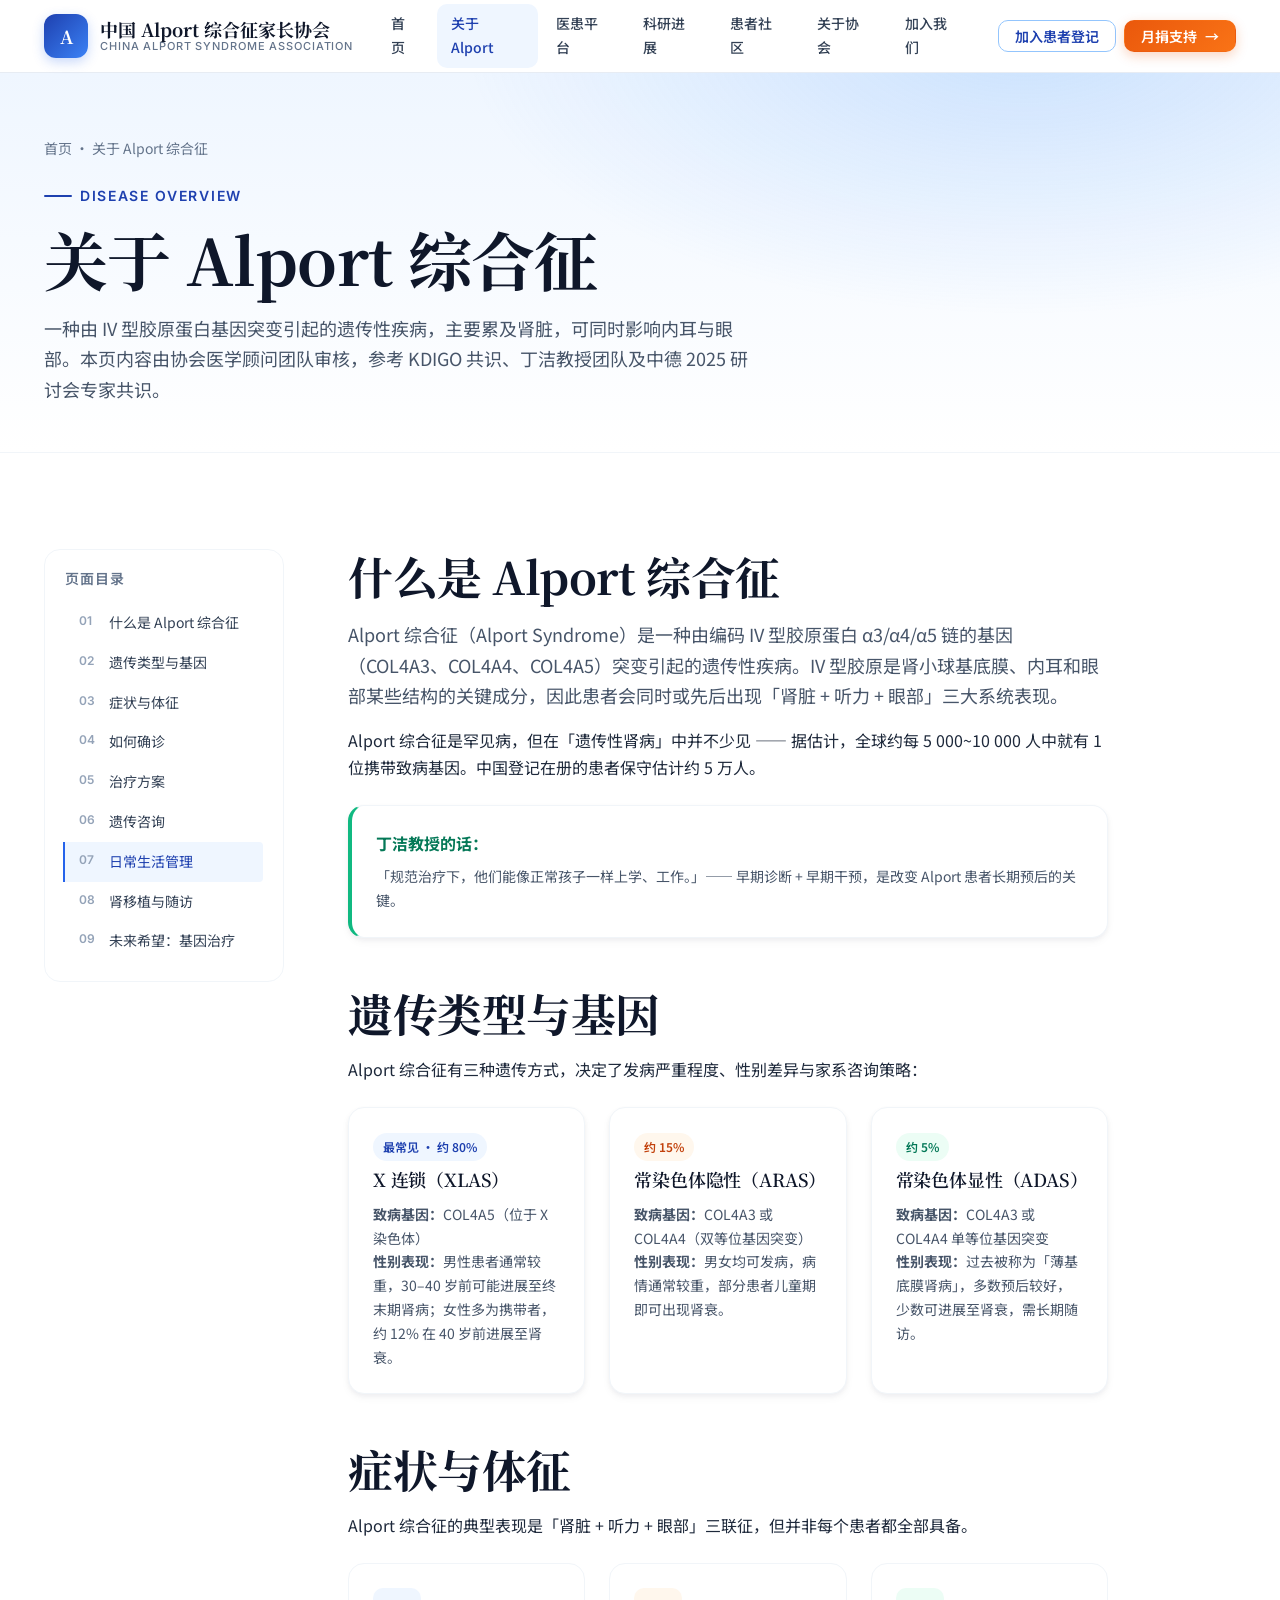
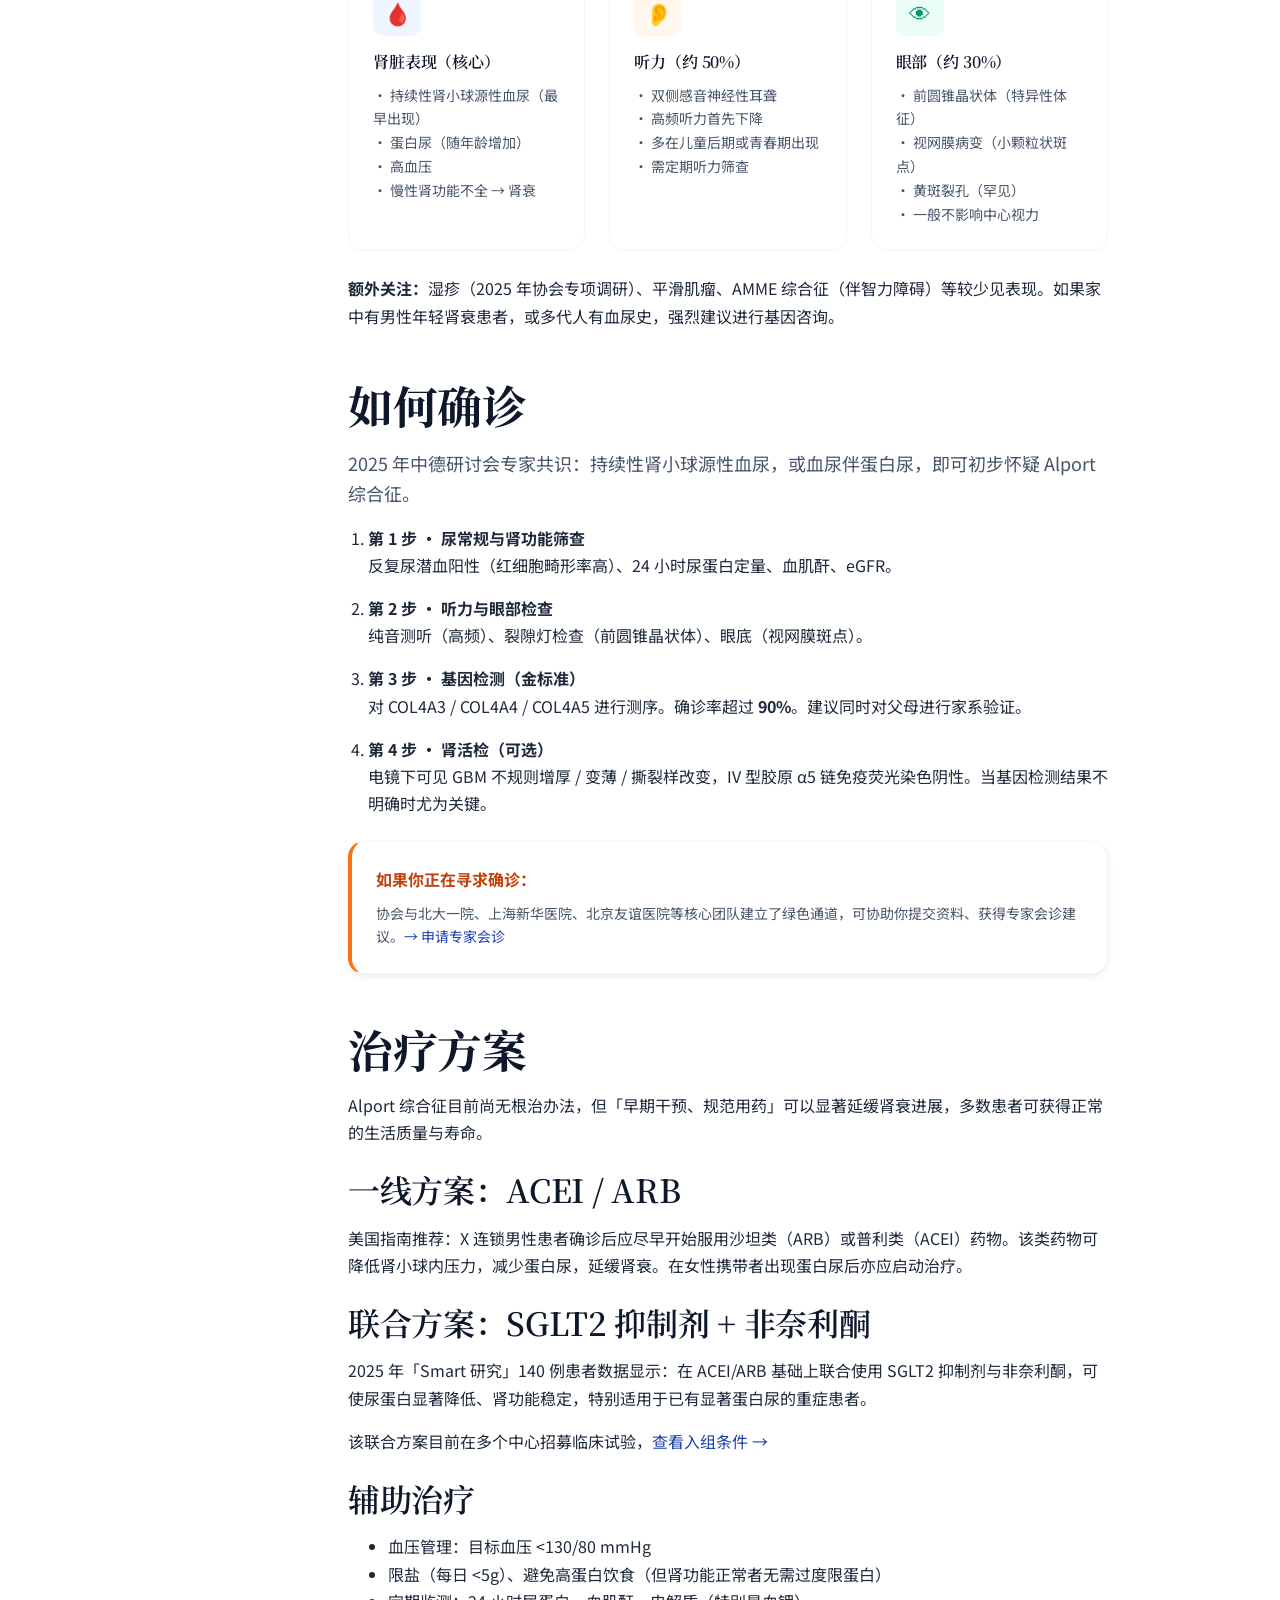
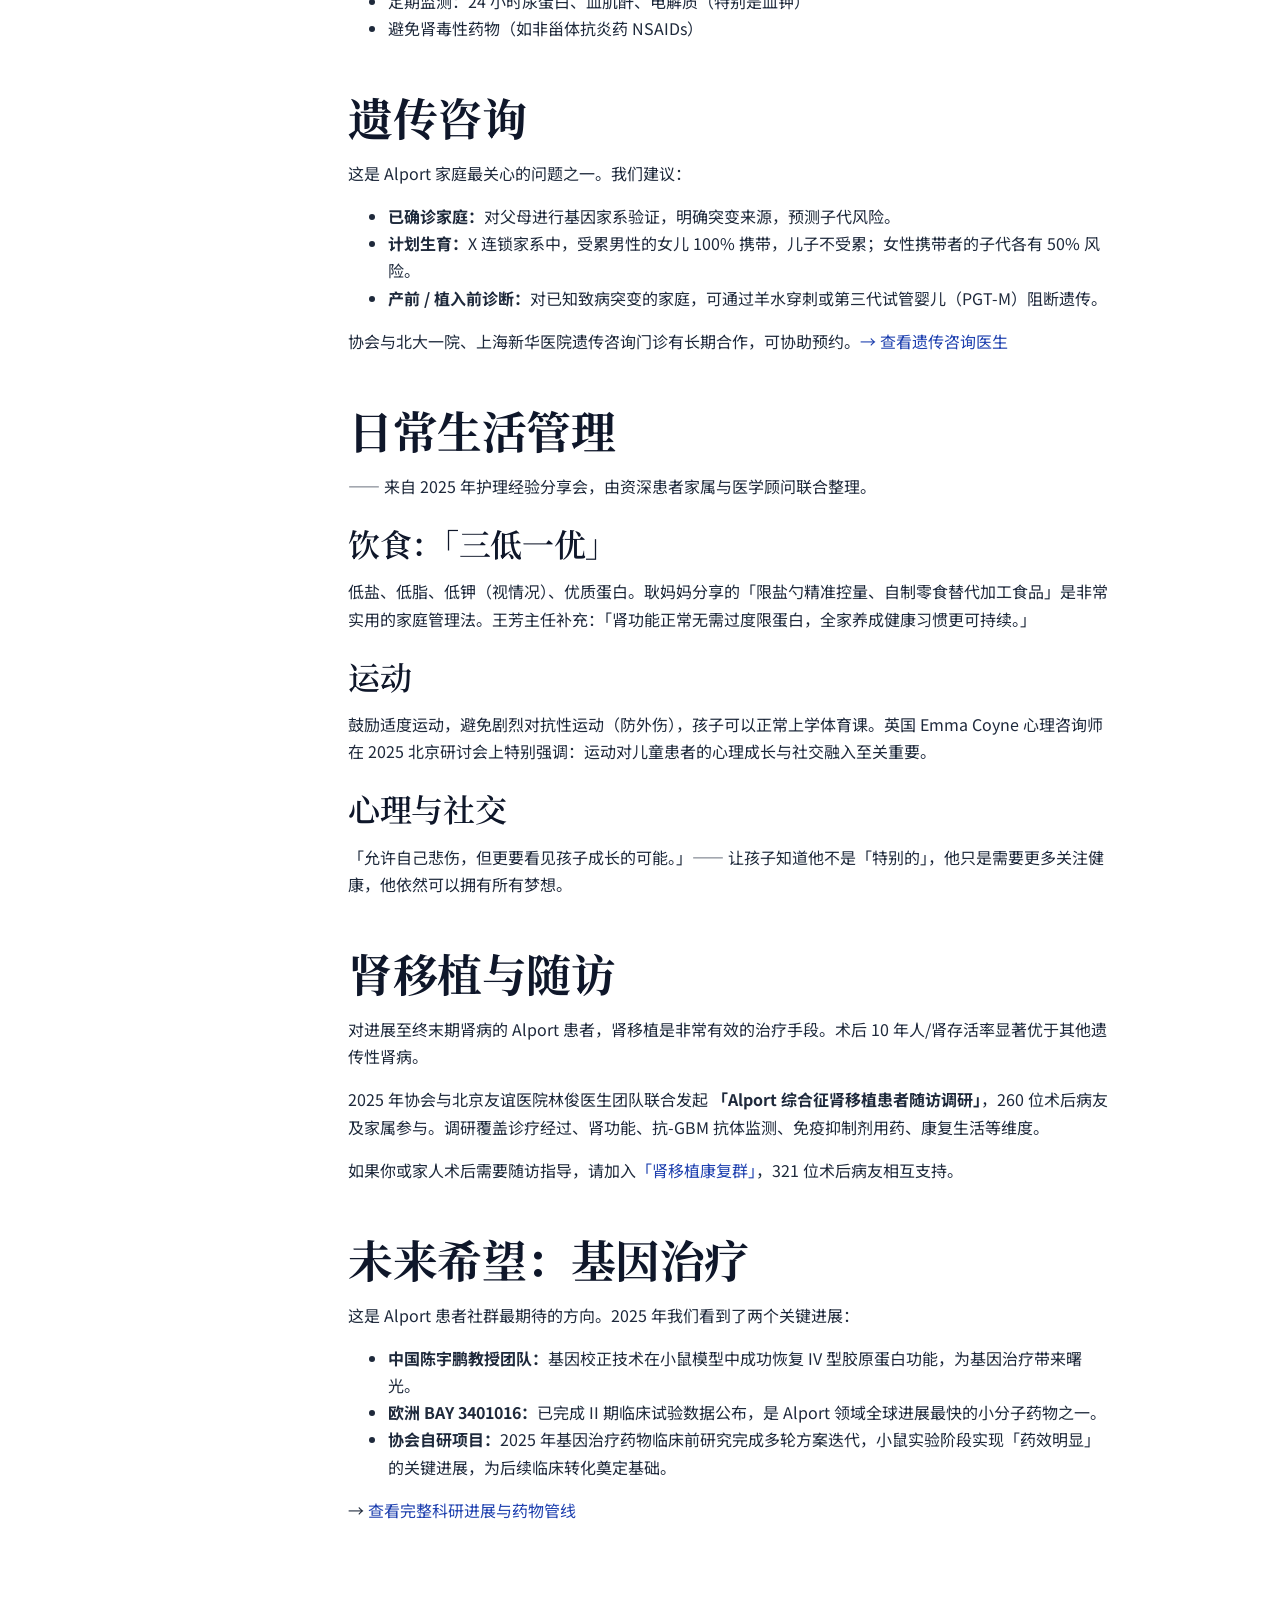
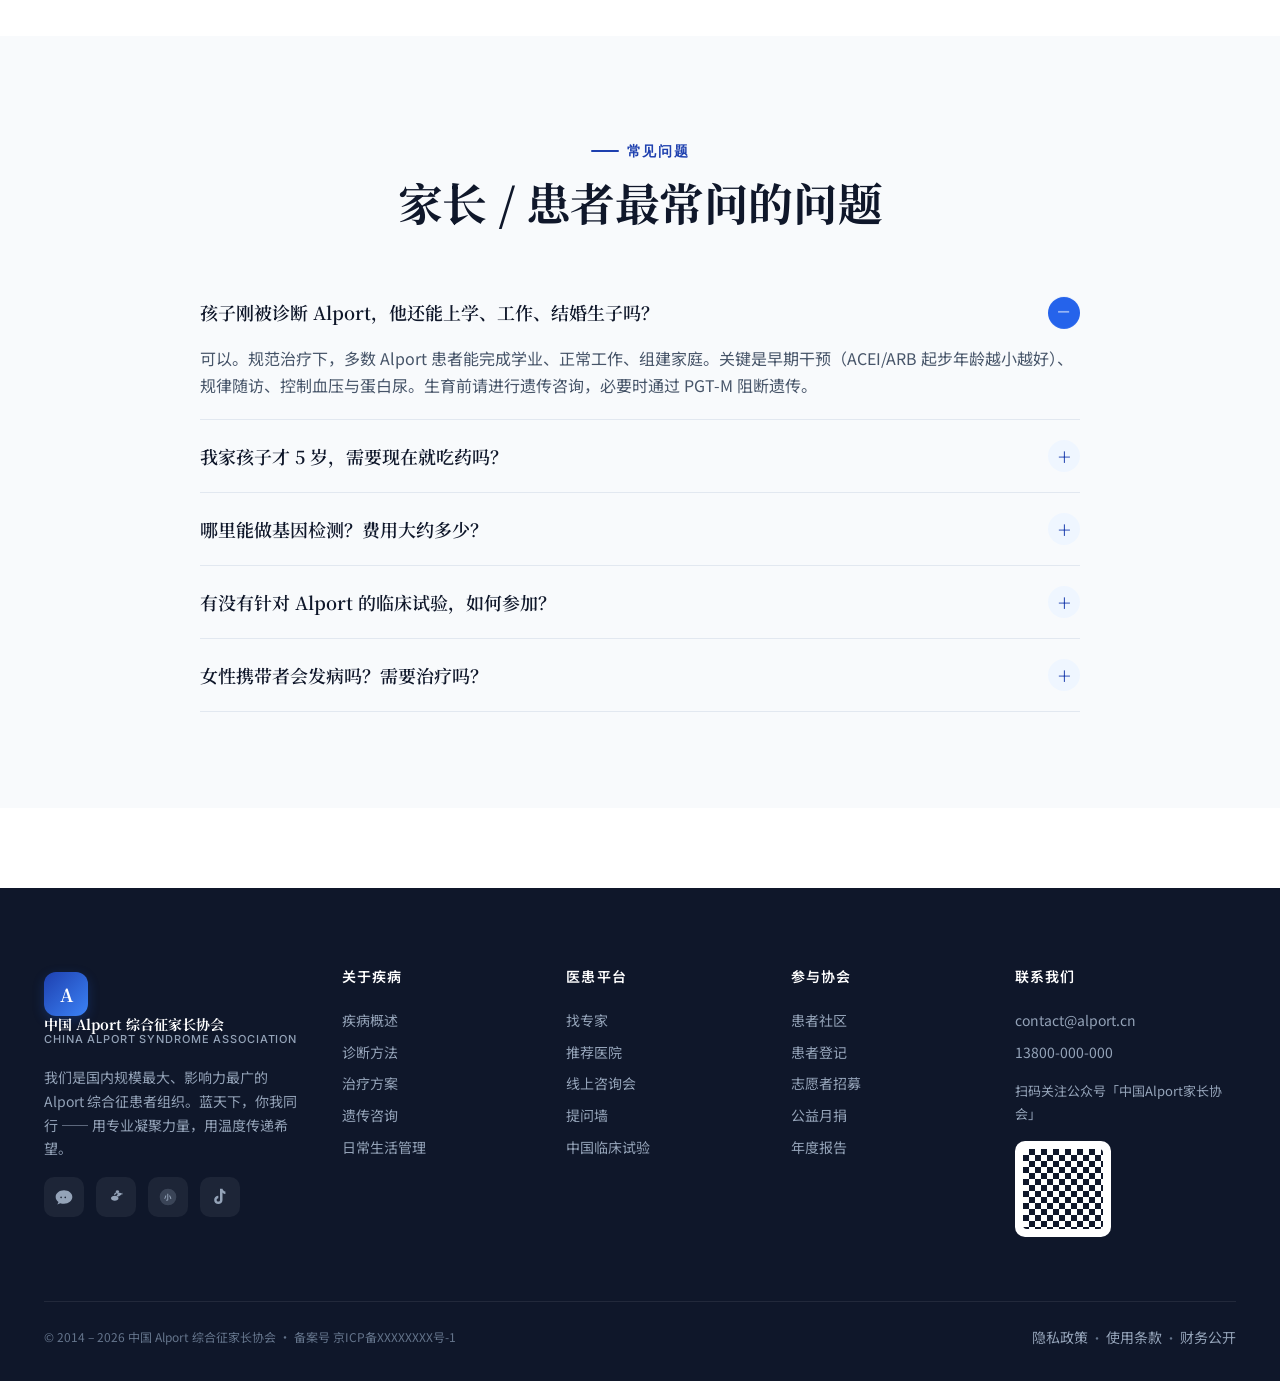
==== about-alport.html @ ef69616c "Initial release · Alport.cn redesign Full static rebuild for China Alport Syndrome Association based" ====
<!DOCTYPE html>
<html lang="zh-CN">
<head>
<meta charset="UTF-8">
<meta name="viewport" content="width=device-width, initial-scale=1.0">
<title>关于 Alport 综合征 · 中国 Alport 综合征家长协会</title>
<meta name="description" content="Alport 综合征系统科普：什么是 Alport、遗传类型、症状体征、诊断方法、治疗方案、遗传咨询、生活管理与肾移植后随访。">
<link rel="preconnect" href="https://fonts.googleapis.com">
<link rel="preconnect" href="https://fonts.gstatic.com" crossorigin>
<link href="https://fonts.googleapis.com/css2?family=Inter:wght@400;500;600;700;800&family=Noto+Sans+SC:wght@400;500;600;700&family=Noto+Serif+SC:wght@500;600;700;800&display=swap" rel="stylesheet">
<link rel="stylesheet" href="css/design-system.css?v=2">
</head>
<body data-page="disease">

<div data-include="header"></div>

<section class="page-head">
  <div class="container">
    <nav class="breadcrumb" aria-label="面包屑"><a href="index.html">首页</a> · 关于 Alport 综合征</nav>
    <span class="eyebrow">DISEASE OVERVIEW</span>
    <h1 style="margin-top:12px">关于 Alport 综合征</h1>
    <p>一种由 IV 型胶原蛋白基因突变引起的遗传性疾病，主要累及肾脏，可同时影响内耳与眼部。本页内容由协会医学顾问团队审核，参考 KDIGO 共识、丁洁教授团队及中德 2025 研讨会专家共识。</p>
  </div>
</section>

<section class="section">
  <div class="container disease-layout" style="display:grid;grid-template-columns:240px 1fr;gap:64px;align-items:start">
    <aside style="position:sticky;top:96px">
      <nav class="toc" aria-label="本页目录">
        <h4>页面目录</h4>
        <ol>
          <li><a href="#overview">什么是 Alport 综合征</a></li>
          <li><a href="#genetics">遗传类型与基因</a></li>
          <li><a href="#symptoms">症状与体征</a></li>
          <li><a href="#diagnosis">如何确诊</a></li>
          <li><a href="#treatment">治疗方案</a></li>
          <li><a href="#genetic">遗传咨询</a></li>
          <li><a href="#living">日常生活管理</a></li>
          <li><a href="#transplant">肾移植与随访</a></li>
          <li><a href="#future">未来希望：基因治疗</a></li>
        </ol>
      </nav>
    </aside>

    <div style="max-width:760px">

      <article id="overview" class="mb-12">
        <h2>什么是 Alport 综合征</h2>
        <p class="lead">Alport 综合征（Alport Syndrome）是一种由编码 IV 型胶原蛋白 α3/α4/α5 链的基因（COL4A3、COL4A4、COL4A5）突变引起的遗传性疾病。IV 型胶原是肾小球基底膜、内耳和眼部某些结构的关键成分，因此患者会同时或先后出现「肾脏 + 听力 + 眼部」三大系统表现。</p>
        <p>Alport 综合征是罕见病，但在「遗传性肾病」中并不少见 —— 据估计，全球约每 5 000~10 000 人中就有 1 位携带致病基因。中国登记在册的患者保守估计约 5 万人。</p>

        <div class="card card-elevated mt-6" style="border-left:4px solid var(--color-life-500)">
          <strong style="color:var(--color-life-700)">丁洁教授的话：</strong>
          <p style="margin-top:8px">「规范治疗下，他们能像正常孩子一样上学、工作。」—— 早期诊断 + 早期干预，是改变 Alport 患者长期预后的关键。</p>
        </div>
      </article>

      <article id="genetics" class="mb-12">
        <h2>遗传类型与基因</h2>
        <p>Alport 综合征有三种遗传方式，决定了发病严重程度、性别差异与家系咨询策略：</p>

        <div class="grid grid-3 mt-6">
          <div class="card card-elevated">
            <span class="tag">最常见 · 约 80%</span>
            <h3 style="margin-top:8px;font-size:18px">X 连锁（XLAS）</h3>
            <p><strong>致病基因：</strong>COL4A5（位于 X 染色体）</p>
            <p><strong>性别表现：</strong>男性患者通常较重，30–40 岁前可能进展至终末期肾病；女性多为携带者，约 12% 在 40 岁前进展至肾衰。</p>
          </div>
          <div class="card card-elevated">
            <span class="tag tag-warm">约 15%</span>
            <h3 style="margin-top:8px;font-size:18px">常染色体隐性（ARAS）</h3>
            <p><strong>致病基因：</strong>COL4A3 或 COL4A4（双等位基因突变）</p>
            <p><strong>性别表现：</strong>男女均可发病，病情通常较重，部分患者儿童期即可出现肾衰。</p>
          </div>
          <div class="card card-elevated">
            <span class="tag tag-life">约 5%</span>
            <h3 style="margin-top:8px;font-size:18px">常染色体显性（ADAS）</h3>
            <p><strong>致病基因：</strong>COL4A3 或 COL4A4 单等位基因突变</p>
            <p><strong>性别表现：</strong>过去被称为「薄基底膜肾病」，多数预后较好，少数可进展至肾衰，需长期随访。</p>
          </div>
        </div>
      </article>

      <article id="symptoms" class="mb-12">
        <h2>症状与体征</h2>
        <p>Alport 综合征的典型表现是「肾脏 + 听力 + 眼部」三联征，但并非每个患者都全部具备。</p>

        <div class="grid grid-3 mt-6">
          <div class="card">
            <div class="card-icon">🩸</div>
            <h3 style="font-size:16px">肾脏表现（核心）</h3>
            <p>· 持续性肾小球源性血尿（最早出现）<br>· 蛋白尿（随年龄增加）<br>· 高血压<br>· 慢性肾功能不全 → 肾衰</p>
          </div>
          <div class="card">
            <div class="card-icon warm">👂</div>
            <h3 style="font-size:16px">听力（约 50%）</h3>
            <p>· 双侧感音神经性耳聋<br>· 高频听力首先下降<br>· 多在儿童后期或青春期出现<br>· 需定期听力筛查</p>
          </div>
          <div class="card">
            <div class="card-icon life">👁</div>
            <h3 style="font-size:16px">眼部（约 30%）</h3>
            <p>· 前圆锥晶状体（特异性体征）<br>· 视网膜病变（小颗粒状斑点）<br>· 黄斑裂孔（罕见）<br>· 一般不影响中心视力</p>
          </div>
        </div>

        <p class="mt-6"><strong>额外关注：</strong>湿疹（2025 年协会专项调研）、平滑肌瘤、AMME 综合征（伴智力障碍）等较少见表现。如果家中有男性年轻肾衰患者，或多代人有血尿史，强烈建议进行基因咨询。</p>
      </article>

      <article id="diagnosis" class="mb-12">
        <h2>如何确诊</h2>
        <p class="lead">2025 年中德研讨会专家共识：持续性肾小球源性血尿，或血尿伴蛋白尿，即可初步怀疑 Alport 综合征。</p>

        <ol style="padding-left:20px">
          <li class="mb-4"><strong>第 1 步 · 尿常规与肾功能筛查</strong><br>反复尿潜血阳性（红细胞畸形率高）、24 小时尿蛋白定量、血肌酐、eGFR。</li>
          <li class="mb-4"><strong>第 2 步 · 听力与眼部检查</strong><br>纯音测听（高频）、裂隙灯检查（前圆锥晶状体）、眼底（视网膜斑点）。</li>
          <li class="mb-4"><strong>第 3 步 · 基因检测（金标准）</strong><br>对 COL4A3 / COL4A4 / COL4A5 进行测序。确诊率超过 <strong>90%</strong>。建议同时对父母进行家系验证。</li>
          <li class="mb-4"><strong>第 4 步 · 肾活检（可选）</strong><br>电镜下可见 GBM 不规则增厚 / 变薄 / 撕裂样改变，IV 型胶原 α5 链免疫荧光染色阴性。当基因检测结果不明确时尤为关键。</li>
        </ol>

        <div class="card card-elevated mt-6" style="border-left:4px solid var(--color-warm-500)">
          <strong style="color:var(--color-warm-700)">如果你正在寻求确诊：</strong>
          <p style="margin-top:8px">协会与北大一院、上海新华医院、北京友谊医院等核心团队建立了绿色通道，可协助你提交资料、获得专家会诊建议。<a href="doctors.html#qa">→ 申请专家会诊</a></p>
        </div>
      </article>

      <article id="treatment" class="mb-12">
        <h2>治疗方案</h2>
        <p>Alport 综合征目前尚无根治办法，但「早期干预、规范用药」可以显著延缓肾衰进展，多数患者可获得正常的生活质量与寿命。</p>

        <h3 class="mt-6">一线方案：ACEI / ARB</h3>
        <p>美国指南推荐：X 连锁男性患者确诊后应尽早开始服用沙坦类（ARB）或普利类（ACEI）药物。该类药物可降低肾小球内压力，减少蛋白尿，延缓肾衰。在女性携带者出现蛋白尿后亦应启动治疗。</p>

        <h3 class="mt-6">联合方案：SGLT2 抑制剂 + 非奈利酮</h3>
        <p>2025 年「Smart 研究」140 例患者数据显示：在 ACEI/ARB 基础上联合使用 SGLT2 抑制剂与非奈利酮，可使尿蛋白显著降低、肾功能稳定，特别适用于已有显著蛋白尿的重症患者。</p>
        <p>该联合方案目前在多个中心招募临床试验，<a href="research.html#trials">查看入组条件 →</a></p>

        <h3 class="mt-6">辅助治疗</h3>
        <ul>
          <li>血压管理：目标血压 &lt;130/80 mmHg</li>
          <li>限盐（每日 &lt;5g）、避免高蛋白饮食（但肾功能正常者无需过度限蛋白）</li>
          <li>定期监测：24 小时尿蛋白、血肌酐、电解质（特别是血钾）</li>
          <li>避免肾毒性药物（如非甾体抗炎药 NSAIDs）</li>
        </ul>
      </article>

      <article id="genetic" class="mb-12">
        <h2>遗传咨询</h2>
        <p>这是 Alport 家庭最关心的问题之一。我们建议：</p>
        <ul>
          <li><strong>已确诊家庭：</strong>对父母进行基因家系验证，明确突变来源，预测子代风险。</li>
          <li><strong>计划生育：</strong>X 连锁家系中，受累男性的女儿 100% 携带，儿子不受累；女性携带者的子代各有 50% 风险。</li>
          <li><strong>产前 / 植入前诊断：</strong>对已知致病突变的家庭，可通过羊水穿刺或第三代试管婴儿（PGT-M）阻断遗传。</li>
        </ul>
        <p class="mt-4">协会与北大一院、上海新华医院遗传咨询门诊有长期合作，可协助预约。<a href="doctors.html">→ 查看遗传咨询医生</a></p>
      </article>

      <article id="living" class="mb-12">
        <h2>日常生活管理</h2>
        <p>—— 来自 2025 年护理经验分享会，由资深患者家属与医学顾问联合整理。</p>

        <h3 class="mt-6">饮食：「三低一优」</h3>
        <p>低盐、低脂、低钾（视情况）、优质蛋白。耿妈妈分享的「限盐勺精准控量、自制零食替代加工食品」是非常实用的家庭管理法。王芳主任补充：「肾功能正常无需过度限蛋白，全家养成健康习惯更可持续。」</p>

        <h3 class="mt-6">运动</h3>
        <p>鼓励适度运动，避免剧烈对抗性运动（防外伤），孩子可以正常上学体育课。英国 Emma Coyne 心理咨询师在 2025 北京研讨会上特别强调：运动对儿童患者的心理成长与社交融入至关重要。</p>

        <h3 class="mt-6">心理与社交</h3>
        <p>「允许自己悲伤，但更要看见孩子成长的可能。」—— 让孩子知道他不是「特别的」，他只是需要更多关注健康，他依然可以拥有所有梦想。</p>
      </article>

      <article id="transplant" class="mb-12">
        <h2>肾移植与随访</h2>
        <p>对进展至终末期肾病的 Alport 患者，肾移植是非常有效的治疗手段。术后 10 年人/肾存活率显著优于其他遗传性肾病。</p>
        <p>2025 年协会与北京友谊医院林俊医生团队联合发起 <strong>「Alport 综合征肾移植患者随访调研」</strong>，260 位术后病友及家属参与。调研覆盖诊疗经过、肾功能、抗-GBM 抗体监测、免疫抑制剂用药、康复生活等维度。</p>
        <p>如果你或家人术后需要随访指导，请加入<a href="community.html#groups">「肾移植康复群」</a>，321 位术后病友相互支持。</p>
      </article>

      <article id="future">
        <h2>未来希望：基因治疗</h2>
        <p>这是 Alport 患者社群最期待的方向。2025 年我们看到了两个关键进展：</p>
        <ul>
          <li><strong>中国陈宇鹏教授团队：</strong>基因校正技术在小鼠模型中成功恢复 IV 型胶原蛋白功能，为基因治疗带来曙光。</li>
          <li><strong>欧洲 BAY 3401016：</strong>已完成 II 期临床试验数据公布，是 Alport 领域全球进展最快的小分子药物之一。</li>
          <li><strong>协会自研项目：</strong>2025 年基因治疗药物临床前研究完成多轮方案迭代，小鼠实验阶段实现「药效明显」的关键进展，为后续临床转化奠定基础。</li>
        </ul>
        <p class="mt-4">→ <a href="research.html">查看完整科研进展与药物管线</a></p>
      </article>

    </div>
  </div>
</section>

<section class="section bg-soft">
  <div class="container">
    <div class="section-head reveal">
      <span class="eyebrow">常见问题</span>
      <h2>家长 / 患者最常问的问题</h2>
    </div>
    <div class="container-narrow" style="padding-inline:0">
      <details class="faq-item" open><summary>孩子刚被诊断 Alport，他还能上学、工作、结婚生子吗？</summary><p>可以。规范治疗下，多数 Alport 患者能完成学业、正常工作、组建家庭。关键是早期干预（ACEI/ARB 起步年龄越小越好）、规律随访、控制血压与蛋白尿。生育前请进行遗传咨询，必要时通过 PGT-M 阻断遗传。</p></details>
      <details class="faq-item"><summary>我家孩子才 5 岁，需要现在就吃药吗？</summary><p>2025 年专家共识：X 连锁男性患者确诊后应尽早使用 ACEI/ARB，无需等到出现蛋白尿。早期干预是改变长期预后的关键。但具体方案需由肾内科专科医生根据孩子情况制定，不要自行用药。</p></details>
      <details class="faq-item"><summary>哪里能做基因检测？费用大约多少？</summary><p>北大一院、上海新华医院、北京儿童医院、华大基因等机构均可开展。COL4A3/4/5 三基因 panel 测序约 3000–8000 元，部分省份已纳入医保。协会可协助提供检测建议，<a href="doctors.html#qa">提交咨询 →</a></p></details>
      <details class="faq-item"><summary>有没有针对 Alport 的临床试验，如何参加？</summary><p>有。目前国内开放招募的包括「Smart 研究」（SGLT2 + 非奈利酮）、全球多中心 BAY 3401016 等。入组条件因试验而异（一般要求 14 岁以上、尿蛋白 0.5g/24h 以上、eGFR 30+）。完整列表与报名通道见<a href="research.html#trials">科研进展页 →</a></p></details>
      <details class="faq-item"><summary>女性携带者会发病吗？需要治疗吗？</summary><p>会。约 12% 的 XLAS 女性携带者会在 40 岁前进展至肾衰，多数会出现血尿。一旦出现蛋白尿，应启动 ACEI/ARB 治疗。建议每 1–2 年一次完整肾功能评估。</p></details>
    </div>
  </div>
</section>

<style>
@media (max-width: 900px) {
  .disease-layout { grid-template-columns: 1fr !important; gap: 32px !important; }
}
</style>

<div data-include="footer"></div>
<script src="js/site.js"></script>
</body>
</html>
---- css/design-system.css ----
/* ============================================================
   中国 Alport 综合征家长协会 - 设计系统
   蓝天下，你我同行 · Under the Blue Sky, We Walk Together
   ============================================================ */

:root {
  /* ---------- Brand Palette ---------- */
  --color-primary-900: #0C1E5C;
  --color-primary-800: #16277A;
  --color-primary-700: #1E40AF;   /* 主色：蓝天深蓝 */
  --color-primary-600: #2563EB;   /* 主色：蓝天标准 */
  --color-primary-500: #3B82F6;
  --color-primary-400: #60A5FA;
  --color-primary-300: #93C5FD;
  --color-primary-200: #BFDBFE;
  --color-primary-100: #DBEAFE;
  --color-primary-50:  #EFF6FF;

  /* 温暖橙 - 用于温度感与高转化 CTA */
  --color-warm-700: #C2410C;
  --color-warm-600: #EA580C;
  --color-warm-500: #F97316;
  --color-warm-400: #FB923C;
  --color-warm-100: #FFEDD5;
  --color-warm-50:  #FFF7ED;

  /* 生命绿 - 用于科研进展、积极信号 */
  --color-life-700: #047857;
  --color-life-600: #059669;
  --color-life-500: #10B981;
  --color-life-100: #D1FAE5;
  --color-life-50:  #ECFDF5;

  /* 中性 */
  --color-ink-900: #0F172A;
  --color-ink-800: #1E293B;
  --color-ink-700: #334155;
  --color-ink-600: #475569;
  --color-ink-500: #64748B;
  --color-ink-400: #94A3B8;
  --color-ink-300: #CBD5E1;
  --color-ink-200: #E2E8F0;
  --color-ink-100: #F1F5F9;
  --color-ink-50:  #F8FAFC;
  --color-white:   #FFFFFF;

  /* 语义色 */
  --color-danger:  #DC2626;
  --color-warning: #D97706;
  --color-success: #059669;
  --color-info:    #0284C7;

  /* ---------- Typography ---------- */
  --font-serif: 'Noto Serif SC', 'Source Han Serif SC', 'Songti SC', 'STZhongsong', serif;
  --font-sans:  'PingFang SC', -apple-system, BlinkMacSystemFont, 'Microsoft YaHei',
                'Noto Sans SC', 'Helvetica Neue', sans-serif;
  --font-mono:  'JetBrains Mono', 'SF Mono', Consolas, monospace;
  --font-num:   'Inter', 'PingFang SC', sans-serif;

  --fs-xs:   12px;
  --fs-sm:   14px;
  --fs-base: 16px;
  --fs-md:   18px;
  --fs-lg:   20px;
  --fs-xl:   24px;
  --fs-2xl:  32px;
  --fs-3xl:  40px;
  --fs-4xl:  52px;
  --fs-5xl:  64px;
  --fs-6xl:  80px;

  --lh-tight: 1.2;
  --lh-snug:  1.4;
  --lh-base:  1.7;
  --lh-loose: 1.9;

  /* ---------- Spacing (8px grid) ---------- */
  --sp-1:  4px;
  --sp-2:  8px;
  --sp-3:  12px;
  --sp-4:  16px;
  --sp-5:  20px;
  --sp-6:  24px;
  --sp-8:  32px;
  --sp-10: 40px;
  --sp-12: 48px;
  --sp-16: 64px;
  --sp-20: 80px;
  --sp-24: 96px;
  --sp-32: 128px;

  /* ---------- Radius ---------- */
  --r-sm:   6px;
  --r-md:   10px;
  --r-lg:   16px;
  --r-xl:   24px;
  --r-2xl:  32px;
  --r-pill: 9999px;

  /* ---------- Elevation ---------- */
  --shadow-xs: 0 1px 2px rgba(15, 23, 42, .04), 0 1px 3px rgba(15, 23, 42, .06);
  --shadow-sm: 0 2px 4px rgba(15, 23, 42, .04), 0 4px 8px rgba(15, 23, 42, .04);
  --shadow-md: 0 4px 6px rgba(15, 23, 42, .04), 0 12px 24px rgba(15, 23, 42, .08);
  --shadow-lg: 0 12px 24px rgba(15, 23, 42, .08), 0 24px 48px rgba(15, 23, 42, .10);
  --shadow-xl: 0 24px 48px rgba(15, 23, 42, .12), 0 32px 64px rgba(15, 23, 42, .14);
  --shadow-glow: 0 0 0 4px rgba(37, 99, 235, .15);

  /* ---------- Layout ---------- */
  --max-w:    1240px;
  --max-w-narrow: 880px;
  --nav-h:    72px;

  /* ---------- Motion ---------- */
  --ease-out: cubic-bezier(.16, 1, .3, 1);
  --ease-in-out: cubic-bezier(.4, 0, .2, 1);
  --t-fast: 160ms;
  --t-base: 240ms;
  --t-slow: 420ms;
}

/* ============================================================
   Reset
   ============================================================ */
*, *::before, *::after { box-sizing: border-box; }
html { scroll-behavior: smooth; -webkit-text-size-adjust: 100%; }
body {
  margin: 0;
  font-family: var(--font-sans);
  font-size: var(--fs-base);
  line-height: var(--lh-base);
  color: var(--color-ink-800);
  background: var(--color-white);
  -webkit-font-smoothing: antialiased;
  -moz-osx-font-smoothing: grayscale;
}
img, picture, svg, video { display: block; max-width: 100%; height: auto; }
button { font-family: inherit; cursor: pointer; border: none; background: none; padding: 0; color: inherit; }
a { color: var(--color-primary-700); text-decoration: none; transition: color var(--t-fast) var(--ease-out); }
a:hover { color: var(--color-primary-600); }

h1, h2, h3, h4, h5, h6 {
  font-family: var(--font-serif);
  color: var(--color-ink-900);
  line-height: var(--lh-tight);
  font-weight: 600;
  margin: 0 0 var(--sp-4);
  letter-spacing: -.01em;
}
h1 { font-size: clamp(var(--fs-3xl), 5vw, var(--fs-5xl)); font-weight: 700; }
h2 { font-size: clamp(var(--fs-2xl), 3.5vw, var(--fs-4xl)); font-weight: 700; }
h3 { font-size: clamp(var(--fs-xl), 2.5vw, var(--fs-2xl)); }
h4 { font-size: var(--fs-lg); }
p  { margin: 0 0 var(--sp-4); }

::selection { background: var(--color-primary-200); color: var(--color-primary-900); }

/* ============================================================
   Layout primitives
   ============================================================ */
.container { width: 100%; max-width: var(--max-w); margin-inline: auto; padding-inline: var(--sp-6); }
.container-narrow { max-width: var(--max-w-narrow); margin-inline: auto; padding-inline: var(--sp-6); }
.section { padding-block: clamp(var(--sp-16), 8vw, var(--sp-24)); }
.section-sm { padding-block: var(--sp-16); }

.grid { display: grid; gap: var(--sp-6); }
.grid-2 { grid-template-columns: repeat(2, 1fr); }
.grid-3 { grid-template-columns: repeat(3, 1fr); }
.grid-4 { grid-template-columns: repeat(4, 1fr); }
@media (max-width: 960px) {
  .grid-3, .grid-4 { grid-template-columns: repeat(2, 1fr); }
}
@media (max-width: 640px) {
  .grid-2, .grid-3, .grid-4 { grid-template-columns: 1fr; }
}

.flex { display: flex; }
.flex-center { display: flex; align-items: center; justify-content: center; }
.flex-between { display: flex; align-items: center; justify-content: space-between; }
.gap-2 { gap: var(--sp-2); } .gap-3 { gap: var(--sp-3); } .gap-4 { gap: var(--sp-4); }
.gap-6 { gap: var(--sp-6); } .gap-8 { gap: var(--sp-8); }

/* ============================================================
   Typography helpers
   ============================================================ */
.eyebrow {
  display: inline-flex;
  align-items: center;
  gap: var(--sp-2);
  font-size: var(--fs-sm);
  font-weight: 600;
  letter-spacing: .12em;
  text-transform: uppercase;
  color: var(--color-primary-700);
  font-family: var(--font-num);
}
.eyebrow::before {
  content: '';
  width: 28px;
  height: 2px;
  background: currentColor;
  border-radius: 2px;
}
.lead {
  font-size: var(--fs-md);
  line-height: var(--lh-base);
  color: var(--color-ink-600);
}
.serif { font-family: var(--font-serif); }
.muted { color: var(--color-ink-500); }
.num { font-family: var(--font-num); font-variant-numeric: tabular-nums; font-feature-settings: 'tnum'; }

.section-head { text-align: center; max-width: 720px; margin: 0 auto var(--sp-12); }
.section-head .eyebrow { justify-content: center; }
.section-head h2 { margin-top: var(--sp-3); }
.section-head p { color: var(--color-ink-600); font-size: var(--fs-md); }

/* ============================================================
   Buttons
   ============================================================ */
.btn {
  display: inline-flex;
  align-items: center;
  justify-content: center;
  gap: var(--sp-2);
  padding: 12px 22px;
  font-size: var(--fs-base);
  font-weight: 600;
  border-radius: var(--r-md);
  transition: all var(--t-base) var(--ease-out);
  white-space: nowrap;
  border: 1.5px solid transparent;
  line-height: 1;
}
.btn:focus-visible { outline: none; box-shadow: var(--shadow-glow); }
.btn .arrow { transition: transform var(--t-base) var(--ease-out); }
.btn:hover .arrow { transform: translateX(4px); }

.btn-primary {
  background: linear-gradient(135deg, var(--color-primary-700), var(--color-primary-600));
  color: var(--color-white);
  box-shadow: 0 4px 12px rgba(37, 99, 235, .25);
}
.btn-primary:hover {
  color: var(--color-white);
  transform: translateY(-1px);
  box-shadow: 0 8px 20px rgba(37, 99, 235, .35);
}
.btn-warm {
  background: linear-gradient(135deg, var(--color-warm-600), var(--color-warm-500));
  color: var(--color-white);
  box-shadow: 0 4px 12px rgba(234, 88, 12, .25);
}
.btn-warm:hover { color: var(--color-white); transform: translateY(-1px); box-shadow: 0 8px 20px rgba(234, 88, 12, .35); }

.btn-outline {
  background: transparent;
  color: var(--color-primary-700);
  border-color: var(--color-primary-300);
}
.btn-outline:hover {
  background: var(--color-primary-50);
  border-color: var(--color-primary-600);
  color: var(--color-primary-700);
}

.btn-ghost {
  background: transparent;
  color: var(--color-ink-700);
}
.btn-ghost:hover { background: var(--color-ink-100); color: var(--color-ink-900); }

.btn-light {
  background: rgba(255,255,255,.95);
  color: var(--color-primary-700);
}
.btn-light:hover { background: var(--color-white); color: var(--color-primary-700); transform: translateY(-1px); }

.btn-sm { padding: 8px 16px; font-size: var(--fs-sm); }
.btn-lg { padding: 16px 28px; font-size: var(--fs-md); }

/* ============================================================
   Navigation
   ============================================================ */
.navbar {
  position: sticky;
  top: 0;
  z-index: 100;
  background: rgba(255, 255, 255, .85);
  backdrop-filter: saturate(180%) blur(20px);
  -webkit-backdrop-filter: saturate(180%) blur(20px);
  border-bottom: 1px solid rgba(226, 232, 240, .8);
}
.nav-inner {
  height: var(--nav-h);
  display: flex;
  align-items: center;
  justify-content: space-between;
  gap: var(--sp-6);
}
.nav-brand {
  display: flex;
  align-items: center;
  gap: var(--sp-3);
  font-family: var(--font-serif);
  color: var(--color-ink-900);
  font-weight: 700;
  font-size: var(--fs-md);
  flex-shrink: 0;
}
.nav-brand:hover { color: var(--color-ink-900); }
.nav-brand-logo {
  width: 44px; height: 44px;
  border-radius: 12px;
  background: linear-gradient(135deg, var(--color-primary-700), var(--color-primary-500));
  display: flex; align-items: center; justify-content: center;
  color: var(--color-white);
  font-family: var(--font-serif);
  font-weight: 700;
  font-size: var(--fs-md);
  letter-spacing: -.05em;
  box-shadow: 0 4px 12px rgba(37, 99, 235, .25);
}
.nav-brand-text { display: flex; flex-direction: column; line-height: 1.2; }
.nav-brand-en { font-size: 11px; font-weight: 500; color: var(--color-ink-500); letter-spacing: .08em; font-family: var(--font-num); }

.nav-links {
  display: flex;
  align-items: center;
  gap: var(--sp-1);
  list-style: none;
  margin: 0;
  padding: 0;
}
.nav-links a {
  display: inline-block;
  padding: 8px 14px;
  border-radius: var(--r-md);
  color: var(--color-ink-700);
  font-weight: 500;
  font-size: var(--fs-sm);
  transition: all var(--t-fast) var(--ease-out);
}
.nav-links a:hover,
.nav-links a.is-active {
  background: var(--color-primary-50);
  color: var(--color-primary-700);
}
.nav-actions { display: flex; align-items: center; gap: var(--sp-2); }

.nav-toggle {
  display: none;
  width: 40px; height: 40px;
  align-items: center; justify-content: center;
  border-radius: var(--r-md);
  background: var(--color-ink-100);
}

@media (max-width: 1080px) {
  .nav-links { display: none; }
  .nav-toggle { display: inline-flex; }
  .nav-actions .btn:not(.btn-warm) { display: none; }
}
.mobile-menu {
  display: none;
  position: fixed;
  inset: var(--nav-h) 0 0 0;
  background: var(--color-white);
  padding: var(--sp-6);
  overflow-y: auto;
  z-index: 99;
}
.mobile-menu.is-open { display: block; }
.mobile-menu a { display: block; padding: 14px var(--sp-4); border-bottom: 1px solid var(--color-ink-100); color: var(--color-ink-800); font-weight: 500; }

/* ============================================================
   Hero
   ============================================================ */
.hero {
  position: relative;
  overflow: hidden;
  background:
    radial-gradient(1200px 600px at 80% -10%, rgba(96, 165, 250, .25), transparent 70%),
    radial-gradient(900px 500px at 10% 30%, rgba(37, 99, 235, .12), transparent 70%),
    linear-gradient(180deg, #F5F9FF 0%, #FFFFFF 70%);
  padding-block: var(--sp-24) var(--sp-20);
}
.hero::before {
  content: '';
  position: absolute;
  inset: 0;
  background-image:
    radial-gradient(circle at 1px 1px, rgba(37,99,235,.10) 1px, transparent 0);
  background-size: 28px 28px;
  mask-image: linear-gradient(180deg, transparent, black 30%, black 70%, transparent);
  pointer-events: none;
  opacity: .5;
}
.hero-inner { position: relative; display: grid; grid-template-columns: 1.1fr 1fr; gap: var(--sp-16); align-items: center; }
@media (max-width: 1100px) {
  .hero-inner { grid-template-columns: 1fr; gap: var(--sp-12); }
  .hero-visual { max-width: 480px; margin-inline: auto; }
}
@media (max-width: 560px) {
  .hero-visual { max-width: 360px; }
  .hero-meta { gap: var(--sp-5); }
}
.hero h1 { font-size: clamp(36px, 5.5vw, 64px); margin-bottom: var(--sp-6); letter-spacing: -.02em; }
.hero h1 .grad {
  background: linear-gradient(135deg, var(--color-primary-700) 0%, var(--color-warm-600) 100%);
  -webkit-background-clip: text;
  background-clip: text;
  color: transparent;
}
.hero .lead { font-size: clamp(var(--fs-md), 1.8vw, var(--fs-lg)); color: var(--color-ink-700); margin-bottom: var(--sp-8); max-width: 56ch; }
.hero-cta { display: flex; flex-wrap: wrap; gap: var(--sp-3); margin-bottom: var(--sp-10); }
.hero-meta { display: flex; flex-wrap: wrap; gap: var(--sp-8); font-size: var(--fs-sm); color: var(--color-ink-600); }
.hero-meta div strong { display: block; font-family: var(--font-num); font-size: var(--fs-2xl); color: var(--color-primary-700); font-weight: 700; line-height: 1; margin-bottom: 4px; }

/* Hero visual */
.hero-visual {
  position: relative;
  aspect-ratio: 1 / 1;
  max-width: 560px;
  margin-left: auto;
}
.hero-shape {
  position: absolute;
  border-radius: 50%;
  filter: blur(40px);
  opacity: .6;
}
.hero-shape-1 { width: 70%; height: 70%; top: 0; right: 0; background: var(--color-primary-300); }
.hero-shape-2 { width: 55%; height: 55%; bottom: 5%; left: 0; background: var(--color-warm-400); opacity: .35; }
.hero-card {
  position: absolute;
  background: var(--color-white);
  border-radius: var(--r-lg);
  padding: var(--sp-5);
  box-shadow: var(--shadow-lg);
  border: 1px solid var(--color-ink-100);
}
.hero-card-1 { top: 8%; left: 0; width: 60%; }
.hero-card-2 { bottom: 12%; right: 0; width: 64%; }
.hero-card-3 { top: 50%; left: 50%; transform: translate(-50%, -50%); width: 68%; background: linear-gradient(135deg, var(--color-primary-700), var(--color-primary-500)); color: var(--color-white); }
.hero-card .label { font-size: var(--fs-xs); text-transform: uppercase; letter-spacing: .1em; opacity: .7; margin-bottom: var(--sp-2); font-family: var(--font-num); font-weight: 600; }
.hero-card .value { font-family: var(--font-serif); font-size: var(--fs-lg); font-weight: 700; line-height: 1.3; }

/* ============================================================
   Cards
   ============================================================ */
.card {
  background: var(--color-white);
  border-radius: var(--r-lg);
  padding: var(--sp-6);
  border: 1px solid var(--color-ink-100);
  transition: all var(--t-base) var(--ease-out);
}
.card-elevated { box-shadow: var(--shadow-sm); }
.card-hover:hover {
  transform: translateY(-4px);
  box-shadow: var(--shadow-md);
  border-color: var(--color-primary-200);
}
.card-feature {
  background: var(--color-white);
  border-radius: var(--r-xl);
  padding: var(--sp-8);
  border: 1px solid var(--color-ink-100);
  position: relative;
  overflow: hidden;
}
.card-feature::before {
  content: '';
  position: absolute;
  inset: 0 0 auto 0;
  height: 4px;
  background: linear-gradient(90deg, var(--color-primary-600), var(--color-primary-400));
  opacity: 0;
  transition: opacity var(--t-base);
}
.card-feature:hover::before { opacity: 1; }

.card-icon {
  width: 48px; height: 48px;
  border-radius: var(--r-md);
  background: var(--color-primary-50);
  color: var(--color-primary-700);
  display: flex; align-items: center; justify-content: center;
  margin-bottom: var(--sp-4);
  font-size: 22px;
}
.card-icon.warm { background: var(--color-warm-50); color: var(--color-warm-600); }
.card-icon.life { background: var(--color-life-50); color: var(--color-life-600); }

.card h3 { margin-bottom: var(--sp-3); font-size: var(--fs-lg); }
.card p { color: var(--color-ink-600); margin: 0; font-size: var(--fs-sm); line-height: var(--lh-base); }

/* Stat card */
.stat {
  background: var(--color-white);
  border-radius: var(--r-lg);
  padding: var(--sp-6) var(--sp-5);
  text-align: left;
  border: 1px solid var(--color-ink-100);
}
.stat .v {
  font-family: var(--font-num);
  font-size: clamp(28px, 4vw, 44px);
  font-weight: 700;
  color: var(--color-primary-700);
  line-height: 1;
  letter-spacing: -.02em;
  display: flex;
  align-items: baseline;
  gap: 4px;
}
.stat .v .unit { font-size: .5em; color: var(--color-ink-500); font-weight: 600; }
.stat .l { color: var(--color-ink-600); font-size: var(--fs-sm); margin-top: var(--sp-3); }
.stat-warm .v { color: var(--color-warm-600); }
.stat-life .v { color: var(--color-life-600); }

/* ============================================================
   Badges & tags
   ============================================================ */
.tag {
  display: inline-flex;
  align-items: center;
  gap: 4px;
  padding: 4px 10px;
  border-radius: var(--r-pill);
  font-size: var(--fs-xs);
  font-weight: 600;
  background: var(--color-primary-50);
  color: var(--color-primary-700);
}
.tag-warm { background: var(--color-warm-50); color: var(--color-warm-700); }
.tag-life { background: var(--color-life-50); color: var(--color-life-700); }
.tag-ink { background: var(--color-ink-100); color: var(--color-ink-700); }
.tag-dot::before { content: ''; width: 6px; height: 6px; border-radius: 50%; background: currentColor; }

/* ============================================================
   Article / News card
   ============================================================ */
.article {
  display: flex;
  flex-direction: column;
  background: var(--color-white);
  border-radius: var(--r-lg);
  overflow: hidden;
  border: 1px solid var(--color-ink-100);
  transition: all var(--t-base) var(--ease-out);
  height: 100%;
}
.article:hover { transform: translateY(-4px); box-shadow: var(--shadow-md); border-color: var(--color-primary-200); }
.article-cover { aspect-ratio: 16 / 10; background: linear-gradient(135deg, var(--color-primary-100), var(--color-primary-200)); position: relative; overflow: hidden; }
.article-cover.warm { background: linear-gradient(135deg, var(--color-warm-100), #FED7AA); }
.article-cover.life { background: linear-gradient(135deg, var(--color-life-100), #A7F3D0); }
.article-cover.dark { background: linear-gradient(135deg, var(--color-primary-700), var(--color-primary-900)); }
.article-cover-icon { position: absolute; right: -10px; bottom: -20px; font-size: 120px; opacity: .25; color: var(--color-primary-700); line-height: 1; }
.article-cover.warm .article-cover-icon { color: var(--color-warm-700); }
.article-cover.life .article-cover-icon { color: var(--color-life-700); }
.article-cover.dark .article-cover-icon { color: var(--color-white); opacity: .15; }

.article-body { padding: var(--sp-6); display: flex; flex-direction: column; flex: 1; }
.article-meta { display: flex; gap: var(--sp-3); font-size: var(--fs-xs); color: var(--color-ink-500); margin-bottom: var(--sp-3); }
.article h3 { font-size: var(--fs-md); margin-bottom: var(--sp-3); line-height: var(--lh-snug); }
.article p { color: var(--color-ink-600); font-size: var(--fs-sm); margin: 0 0 var(--sp-4); flex: 1; }
.article-foot { display: flex; align-items: center; justify-content: space-between; font-size: var(--fs-sm); color: var(--color-primary-700); font-weight: 600; }

/* ============================================================
   Banner / CTA
   ============================================================ */
.cta-band {
  background:
    radial-gradient(800px 400px at 10% 0%, rgba(96, 165, 250, .35), transparent 70%),
    radial-gradient(800px 400px at 90% 100%, rgba(234, 88, 12, .25), transparent 70%),
    linear-gradient(135deg, var(--color-primary-800), var(--color-primary-700));
  color: var(--color-white);
  border-radius: var(--r-xl);
  padding: clamp(var(--sp-10), 6vw, var(--sp-16));
  position: relative;
  overflow: hidden;
}
.cta-band h2, .cta-band h3 { color: var(--color-white); }
.cta-band p { color: rgba(255, 255, 255, .85); }
.cta-band .btn-light { color: var(--color-primary-800); }

/* ============================================================
   Timeline
   ============================================================ */
.timeline { position: relative; padding-left: var(--sp-8); }
.timeline::before {
  content: '';
  position: absolute;
  left: 12px; top: 0; bottom: 0;
  width: 2px;
  background: linear-gradient(180deg, var(--color-primary-300), var(--color-primary-100));
}
.tl-item { position: relative; margin-bottom: var(--sp-10); }
.tl-item::before {
  content: '';
  position: absolute;
  left: -28px; top: 6px;
  width: 14px; height: 14px;
  border-radius: 50%;
  background: var(--color-white);
  border: 3px solid var(--color-primary-600);
  box-shadow: 0 0 0 4px var(--color-primary-100);
}
.tl-date { font-family: var(--font-num); font-weight: 700; color: var(--color-primary-700); font-size: var(--fs-sm); letter-spacing: .05em; margin-bottom: var(--sp-2); }
.tl-item h4 { margin-bottom: var(--sp-2); font-size: var(--fs-md); }
.tl-item p { color: var(--color-ink-600); font-size: var(--fs-sm); margin: 0; }

/* ============================================================
   Footer
   ============================================================ */
.footer {
  background: var(--color-ink-900);
  color: var(--color-ink-300);
  padding-block: var(--sp-20) var(--sp-8);
  margin-top: var(--sp-20);
}
.footer h4 { color: var(--color-white); font-family: var(--font-sans); font-size: var(--fs-sm); font-weight: 600; letter-spacing: .08em; text-transform: uppercase; margin-bottom: var(--sp-5); }
.footer a { color: var(--color-ink-400); font-size: var(--fs-sm); display: block; padding: 4px 0; }
.footer a:hover { color: var(--color-white); }
.footer-top { display: grid; grid-template-columns: 1.4fr 1fr 1fr 1fr 1.2fr; gap: var(--sp-10); margin-bottom: var(--sp-16); }
@media (max-width: 960px) { .footer-top { grid-template-columns: 1fr 1fr; } .footer-brand { grid-column: 1 / -1; } }
@media (max-width: 560px) { .footer-top { grid-template-columns: 1fr; } }
.footer-brand p { color: var(--color-ink-400); font-size: var(--fs-sm); max-width: 32ch; }
.footer-brand .nav-brand { color: var(--color-white); margin-bottom: var(--sp-4); }
.footer-brand .nav-brand-text { color: var(--color-white); }
.footer-brand .nav-brand-en { color: var(--color-ink-400); }
.footer-bottom { padding-top: var(--sp-6); border-top: 1px solid rgba(255,255,255,.08); display: flex; justify-content: space-between; align-items: center; font-size: var(--fs-xs); color: var(--color-ink-500); flex-wrap: wrap; gap: var(--sp-3); }
.qr-mini { width: 96px; height: 96px; background: var(--color-white); border-radius: var(--r-md); padding: 8px; }
.qr-mini-grid { width: 100%; height: 100%; background-image: linear-gradient(45deg, var(--color-ink-900) 25%, transparent 25%), linear-gradient(-45deg, var(--color-ink-900) 25%, transparent 25%), linear-gradient(45deg, transparent 75%, var(--color-ink-900) 75%), linear-gradient(-45deg, transparent 75%, var(--color-ink-900) 75%); background-size: 12px 12px; background-position: 0 0, 0 6px, 6px -6px, -6px 0px; border-radius: 4px; }
.footer-social { display: flex; gap: var(--sp-3); margin-top: var(--sp-4); }
.footer-social a { width: 40px; height: 40px; border-radius: var(--r-md); background: rgba(255,255,255,.06); display: flex; align-items: center; justify-content: center; padding: 0; }
.footer-social a:hover { background: var(--color-primary-700); color: var(--color-white); }

/* ============================================================
   Accordion / FAQ
   ============================================================ */
.faq-item {
  border-bottom: 1px solid var(--color-ink-200);
  padding: var(--sp-5) 0;
}
.faq-item summary {
  display: flex;
  justify-content: space-between;
  align-items: center;
  gap: var(--sp-4);
  cursor: pointer;
  font-family: var(--font-serif);
  font-weight: 600;
  font-size: var(--fs-md);
  color: var(--color-ink-900);
  list-style: none;
}
.faq-item summary::-webkit-details-marker { display: none; }
.faq-item summary::after {
  content: '+';
  flex-shrink: 0;
  width: 32px; height: 32px;
  border-radius: 50%;
  background: var(--color-primary-50);
  color: var(--color-primary-700);
  display: flex; align-items: center; justify-content: center;
  font-size: 22px; font-weight: 400;
  transition: all var(--t-base);
}
.faq-item[open] summary::after { content: '−'; background: var(--color-primary-600); color: var(--color-white); transform: rotate(180deg); }
.faq-item p { margin: var(--sp-4) 0 0; color: var(--color-ink-600); }

/* ============================================================
   Tabs
   ============================================================ */
.tabs {
  display: flex;
  gap: 4px;
  padding: 6px;
  background: var(--color-ink-100);
  border-radius: var(--r-pill);
  margin-bottom: var(--sp-8);
  width: fit-content;
  margin-inline: auto;
  flex-wrap: wrap;
}
.tabs button {
  padding: 10px 20px;
  border-radius: var(--r-pill);
  font-size: var(--fs-sm);
  font-weight: 600;
  color: var(--color-ink-600);
  transition: all var(--t-fast);
}
.tabs button:hover { color: var(--color-ink-900); }
.tabs button.is-active { background: var(--color-white); color: var(--color-primary-700); box-shadow: var(--shadow-xs); }

/* ============================================================
   Form
   ============================================================ */
.form-field { margin-bottom: var(--sp-5); }
.form-field label { display: block; font-size: var(--fs-sm); font-weight: 600; color: var(--color-ink-800); margin-bottom: var(--sp-2); }
.form-field input, .form-field textarea, .form-field select {
  width: 100%;
  padding: 12px 14px;
  border: 1.5px solid var(--color-ink-200);
  border-radius: var(--r-md);
  font-size: var(--fs-base);
  font-family: inherit;
  background: var(--color-white);
  color: var(--color-ink-900);
  transition: all var(--t-fast);
}
.form-field input:focus, .form-field textarea:focus, .form-field select:focus {
  outline: none;
  border-color: var(--color-primary-600);
  box-shadow: var(--shadow-glow);
}
.form-field textarea { resize: vertical; min-height: 100px; }
.form-field .hint { font-size: var(--fs-xs); color: var(--color-ink-500); margin-top: var(--sp-1); }

/* ============================================================
   Doctor / Hospital cards
   ============================================================ */
.doctor-card {
  display: grid;
  grid-template-columns: 96px 1fr;
  gap: var(--sp-5);
  padding: var(--sp-6);
  background: var(--color-white);
  border: 1px solid var(--color-ink-100);
  border-radius: var(--r-lg);
  transition: all var(--t-base);
}
.doctor-card:hover { box-shadow: var(--shadow-md); border-color: var(--color-primary-200); }
.doctor-avatar {
  width: 96px; height: 96px;
  border-radius: var(--r-md);
  background: linear-gradient(135deg, var(--color-primary-100), var(--color-primary-200));
  display: flex; align-items: center; justify-content: center;
  font-family: var(--font-serif);
  font-size: var(--fs-2xl);
  font-weight: 700;
  color: var(--color-primary-700);
}
.doctor-info h3 { font-size: var(--fs-md); margin-bottom: 4px; }
.doctor-title { color: var(--color-ink-500); font-size: var(--fs-sm); margin-bottom: var(--sp-3); }
.doctor-tags { display: flex; flex-wrap: wrap; gap: 6px; }

/* ============================================================
   Trial / Research cards
   ============================================================ */
.trial {
  padding: var(--sp-6);
  background: var(--color-white);
  border: 1px solid var(--color-ink-100);
  border-radius: var(--r-lg);
  border-left: 4px solid var(--color-life-500);
  transition: all var(--t-base);
}
.trial:hover { box-shadow: var(--shadow-md); border-left-color: var(--color-life-600); }
.trial.phase-3 { border-left-color: var(--color-life-600); }
.trial.phase-2 { border-left-color: var(--color-primary-600); }
.trial.phase-1 { border-left-color: var(--color-warm-500); }
.trial.preclinical { border-left-color: var(--color-ink-400); }
.trial-head { display: flex; justify-content: space-between; gap: var(--sp-3); margin-bottom: var(--sp-3); flex-wrap: wrap; }
.trial h3 { margin: 0; font-size: var(--fs-md); }
.trial-meta { display: flex; gap: var(--sp-4); font-size: var(--fs-sm); color: var(--color-ink-600); margin-bottom: var(--sp-4); flex-wrap: wrap; }
.trial-meta strong { color: var(--color-ink-800); }

/* ============================================================
   Quote / Story
   ============================================================ */
.story {
  position: relative;
  background: linear-gradient(135deg, var(--color-primary-50), var(--color-white));
  border: 1px solid var(--color-primary-100);
  border-radius: var(--r-xl);
  padding: var(--sp-10);
}
.story::before {
  content: '\201C';
  position: absolute;
  left: 24px;
  top: -10px;
  font-family: var(--font-serif);
  font-size: 120px;
  line-height: 1;
  color: var(--color-primary-300);
  opacity: .5;
}
.story-quote { font-family: var(--font-serif); font-size: var(--fs-lg); line-height: var(--lh-base); color: var(--color-ink-800); margin-bottom: var(--sp-6); position: relative; z-index: 1; }
.story-author { display: flex; align-items: center; gap: var(--sp-4); }
.story-avatar { width: 56px; height: 56px; border-radius: 50%; background: linear-gradient(135deg, var(--color-warm-400), var(--color-warm-600)); color: var(--color-white); display: flex; align-items: center; justify-content: center; font-family: var(--font-serif); font-weight: 700; font-size: var(--fs-lg); }
.story-author-info strong { display: block; color: var(--color-ink-900); font-weight: 600; }
.story-author-info span { font-size: var(--fs-sm); color: var(--color-ink-500); }

/* ============================================================
   Misc utilities
   ============================================================ */
.divider { height: 1px; background: var(--color-ink-200); margin-block: var(--sp-8); }
.text-center { text-align: center; }
.mb-2 { margin-bottom: var(--sp-2); } .mb-4 { margin-bottom: var(--sp-4); } .mb-6 { margin-bottom: var(--sp-6); }
.mb-8 { margin-bottom: var(--sp-8); } .mb-12 { margin-bottom: var(--sp-12); }
.mt-4 { margin-top: var(--sp-4); } .mt-6 { margin-top: var(--sp-6); } .mt-8 { margin-top: var(--sp-8); }

.bg-soft { background: var(--color-ink-50); }
.bg-primary-soft { background: linear-gradient(180deg, var(--color-primary-50), var(--color-white)); }
.bg-warm-soft { background: linear-gradient(180deg, var(--color-warm-50), var(--color-white)); }
.bg-ink { background: var(--color-ink-900); color: var(--color-ink-200); }
.bg-ink h1, .bg-ink h2, .bg-ink h3, .bg-ink h4 { color: var(--color-white); }

/* Reveal animation */
.reveal { opacity: 0; transform: translateY(20px); transition: opacity .8s var(--ease-out), transform .8s var(--ease-out); }
.reveal.in { opacity: 1; transform: translateY(0); }

/* ============================================================
   Mobile polish (≤ 640 / 480 / 380)
   ============================================================ */
@media (max-width: 640px) {
  :root { --nav-h: 60px; }
  .container { padding-inline: var(--sp-4); }
  .section { padding-block: clamp(48px, 12vw, 72px); }

  /* Brand: 收紧 logo 与英文副标 */
  .nav-brand-en { display: none; }
  .nav-brand { gap: 10px; font-size: 15px; }
  .nav-brand-logo { width: 36px; height: 36px; border-radius: 10px; font-size: 16px; }

  /* nav-actions: 在手机端只保留汉堡 + 强 CTA */
  .nav-actions .btn { padding: 8px 12px; font-size: 12px; }
  .nav-actions .btn .arrow { display: none; }

  /* Hero: 紧凑 */
  .hero, .hero-v2 { padding-block: 48px 40px !important; }
  .hero h1 { font-size: clamp(28px, 8vw, 40px) !important; line-height: 1.25 !important; }
  .hero .lead { font-size: 15px !important; line-height: 1.7 !important; }
  .hero-cta { flex-direction: column; width: 100%; }
  .hero-cta .btn { width: 100%; justify-content: center; }
  .hero-cards { margin-top: 36px !important; gap: 12px !important; }
  .hero-bigcard { padding: 20px !important; border-radius: 16px !important; }
  .hero-bigcard .value span:first-child { font-size: 38px !important; }
  .hero-stats { gap: 18px 24px !important; margin-top: 36px !important; padding-top: 28px !important; }
  .hero-stats strong { font-size: 24px !important; }
  .hero-stats > div { flex: 1 1 calc(50% - 16px); }
  .hero-stats .sep { display: none; }

  /* Page head 紧凑 */
  .page-head { padding-block: 36px 28px; }
  .page-head h1 { font-size: clamp(28px, 8vw, 36px); }
  .page-head p { font-size: 15px; }
  .page-head .breadcrumb { font-size: 13px; }
  .page-head [style*="flex-wrap:wrap"] .btn,
  .page-head .btn { padding: 10px 14px; font-size: 13px; }

  /* Section head 紧凑 */
  .section-head { margin-bottom: 32px; }
  .section-head h2 { font-size: clamp(24px, 7vw, 32px); }
  .section-head p { font-size: 15px; }

  /* Stats: 4 列 → 2 列（不再 1 列） */
  .grid-4 { grid-template-columns: repeat(2, 1fr); gap: 12px; }
  .stat { padding: 16px 14px; }
  .stat .v { font-size: 24px; }
  .stat .v .unit { font-size: 11px; }
  .stat .l { font-size: 12px; line-height: 1.45; margin-top: 8px; }

  /* 通用 grid 缩小 gap */
  .grid { gap: 12px; }

  /* Card 紧凑 */
  .card { padding: 20px; border-radius: 14px; }
  .card-feature { padding: 24px; border-radius: 16px; }

  /* Doctor card: 横向头像 + 信息 → 紧凑 */
  .doctor-card { grid-template-columns: 64px 1fr; padding: 18px; gap: 14px; border-radius: 14px; }
  .doctor-avatar { width: 64px; height: 64px; font-size: 22px; border-radius: 12px; }
  .doctor-card h3 { font-size: 16px; }
  .doctor-title { font-size: 12px; margin-bottom: 8px; }

  /* Article cards */
  .article-cover { aspect-ratio: 16 / 8; }
  .article-cover-icon { font-size: 72px; }
  .article-body { padding: 20px; }
  .article h3 { font-size: 16px; }

  /* Trial card */
  .trial { padding: 20px; }
  .trial-head { flex-direction: column; align-items: flex-start; gap: 8px; }
  .trial h3 { font-size: 16px; }
  .trial-meta { font-size: 13px; gap: 8px; }

  /* Story card */
  .story { padding: 28px 22px; border-radius: 18px; }
  .story::before { font-size: 80px; left: 14px; top: -4px; }
  .story-quote { font-size: 16px; }
  .story-author { gap: 12px; }
  .story-avatar { width: 44px; height: 44px; font-size: 16px; }
  .story-author-info strong { font-size: 14px; }
  .story-author-info span { font-size: 12px; }

  /* Timeline */
  .timeline { padding-left: 28px; }
  .timeline::before { left: 10px; }
  .tl-item { margin-bottom: 28px; }
  .tl-item::before { left: -26px; width: 12px; height: 12px; border-width: 2.5px; }

  /* CTA band */
  .cta-band { padding: 36px 24px; border-radius: 20px; }
  .cta-band h2 { font-size: 22px !important; }
  .cta-band p { font-size: 14px !important; }

  /* Form */
  .form-field input,
  .form-field textarea,
  .form-field select { padding: 12px; font-size: 15px; }
  .form-field label { font-size: 13px; }

  /* In-page TOC: 隐藏（小屏目录改放页面顶部链接 chip 区域，但本设计的小屏 TOC 父 grid 会变 1 列） */
  .toc { display: none; }

  /* Tabs 滚动 */
  .tabs { width: 100%; overflow-x: auto; flex-wrap: nowrap; justify-content: flex-start; padding: 4px; gap: 2px; -webkit-overflow-scrolling: touch; }
  .tabs::-webkit-scrollbar { display: none; }
  .tabs button { flex-shrink: 0; padding: 8px 14px; font-size: 13px; }

  /* FAQ */
  .faq-item { padding: 16px 0; }
  .faq-item summary { font-size: 15px; gap: 12px; }
  .faq-item summary::after { width: 26px; height: 26px; font-size: 18px; }

  /* Footer 紧凑 */
  .footer { padding-block: 56px 24px; margin-top: 56px; }
  .footer-top { gap: 32px; margin-bottom: 40px; }
  .footer-bottom { font-size: 11px; flex-direction: column; align-items: flex-start; gap: 8px; }

  /* 通用按钮 */
  .btn-lg { padding: 13px 20px; font-size: 15px; }

  /* 减少 reveal 动画位移，避免在弱网/低端机抖动 */
  .reveal { transform: translateY(12px); }
}

@media (max-width: 420px) {
  .container { padding-inline: 14px; }
  .nav-brand { font-size: 13px; }
  .nav-actions .btn { padding: 7px 10px; font-size: 11px; }
  .hero h1 { font-size: 26px !important; }
  .hero .lead { font-size: 14px !important; }
  .grid-4 { grid-template-columns: 1fr 1fr; }
  .stat .v { font-size: 22px; }

  /* Doctor card: 改纵向 */
  .doctor-card { grid-template-columns: 1fr; text-align: left; }
  .doctor-avatar { width: 56px; height: 56px; font-size: 18px; }
}

/* Page header */
.page-head {
  background:
    radial-gradient(800px 400px at 80% -10%, rgba(96, 165, 250, .25), transparent 70%),
    linear-gradient(180deg, var(--color-primary-50), var(--color-white));
  padding-block: var(--sp-16) var(--sp-12);
  border-bottom: 1px solid var(--color-ink-100);
}
.page-head .breadcrumb {
  font-size: var(--fs-sm);
  color: var(--color-ink-500);
  margin-bottom: var(--sp-4);
}
.page-head .breadcrumb a { color: var(--color-ink-500); }
.page-head .breadcrumb a:hover { color: var(--color-primary-600); }
.page-head h1 { margin-bottom: var(--sp-4); }
.page-head p { font-size: var(--fs-md); color: var(--color-ink-600); max-width: 720px; margin: 0; }

/* In-page TOC for long pages */
.toc {
  position: sticky;
  top: calc(var(--nav-h) + var(--sp-6));
  background: var(--color-white);
  border: 1px solid var(--color-ink-100);
  border-radius: var(--r-lg);
  padding: var(--sp-5);
}
.toc h4 { font-size: var(--fs-sm); text-transform: uppercase; letter-spacing: .08em; color: var(--color-ink-500); margin-bottom: var(--sp-4); font-family: var(--font-sans); }
.toc ol { list-style: none; padding: 0; margin: 0; counter-reset: toc; }
.toc li { counter-increment: toc; }
.toc li a {
  display: block;
  padding: 8px 0 8px 28px;
  position: relative;
  font-size: var(--fs-sm);
  color: var(--color-ink-700);
  border-left: 2px solid transparent;
  margin-left: -2px;
  padding-left: 14px;
}
.toc li a::before { content: counter(toc, decimal-leading-zero); position: absolute; left: 14px; font-family: var(--font-num); font-size: var(--fs-xs); color: var(--color-ink-400); font-weight: 600; }
.toc li a { padding-left: 44px; }
.toc li a:hover, .toc li a.is-active { color: var(--color-primary-700); border-left-color: var(--color-primary-600); background: var(--color-primary-50); border-radius: 0 4px 4px 0; }
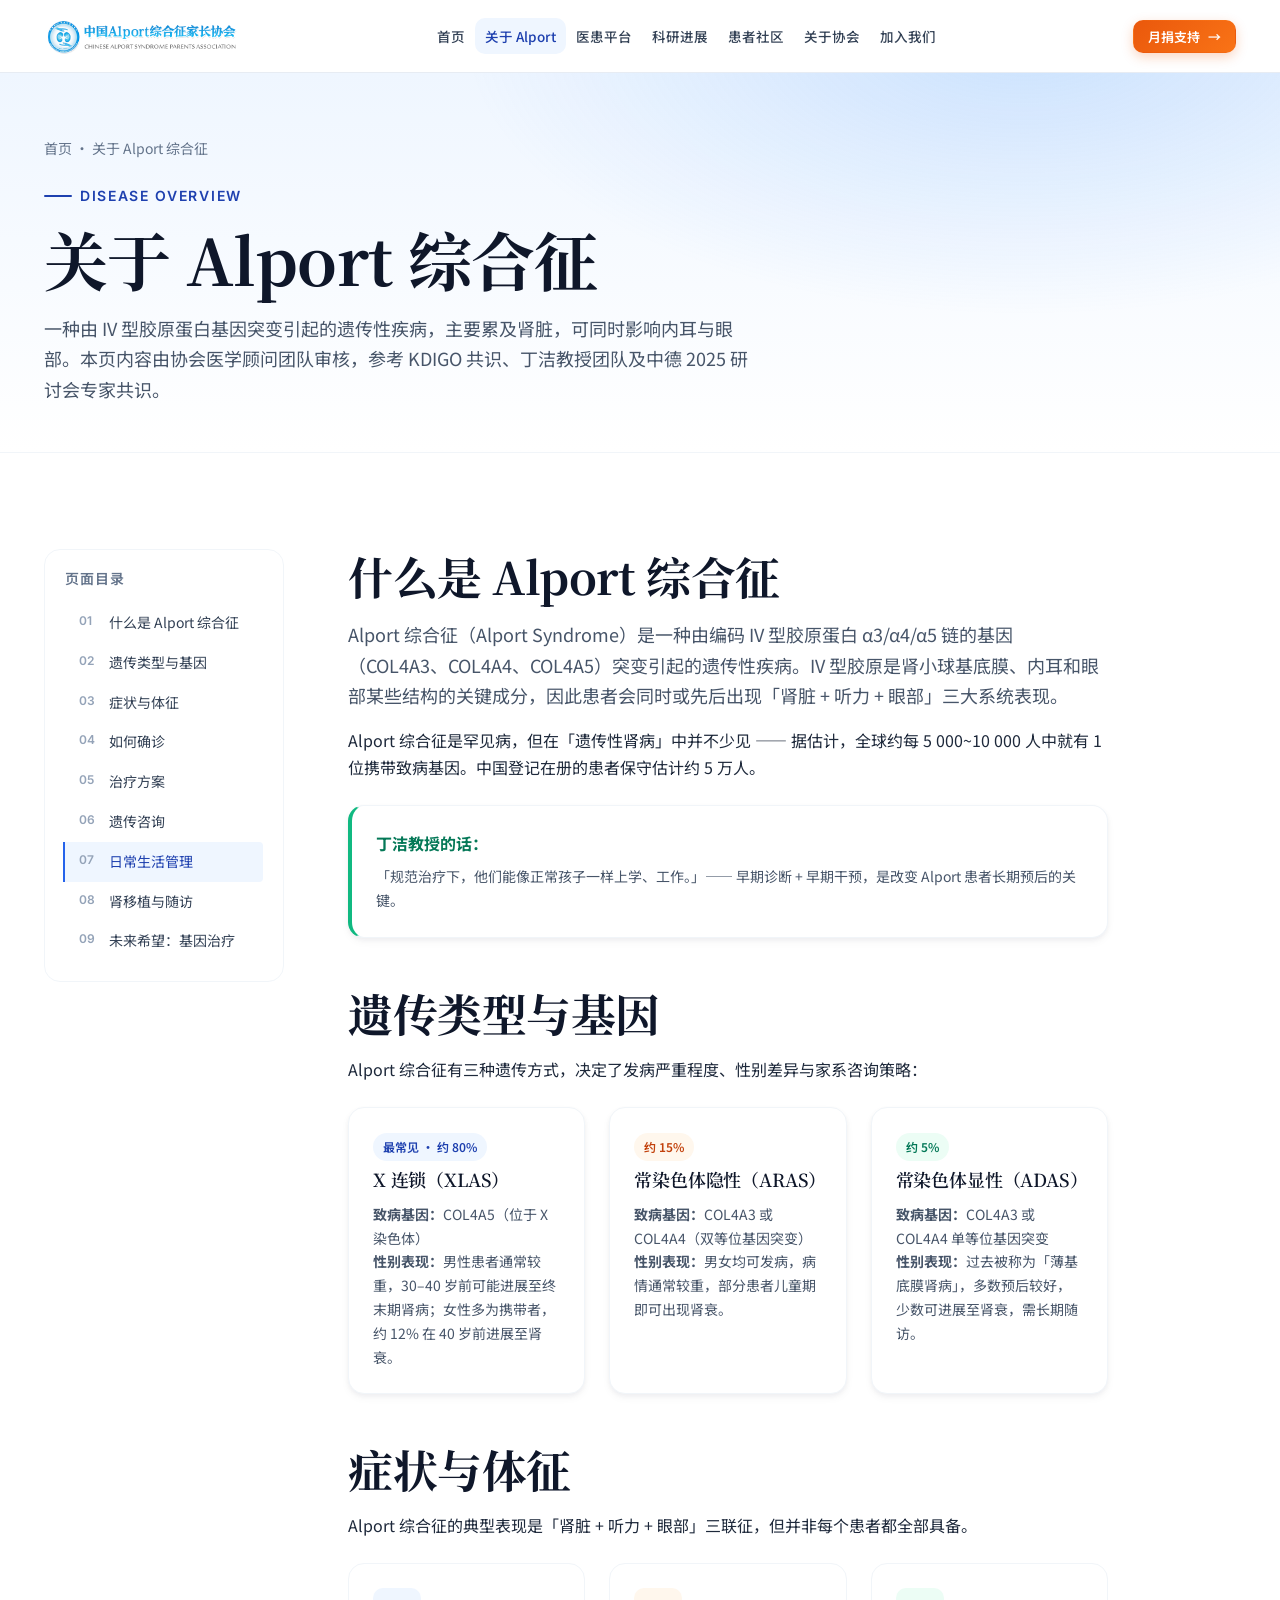
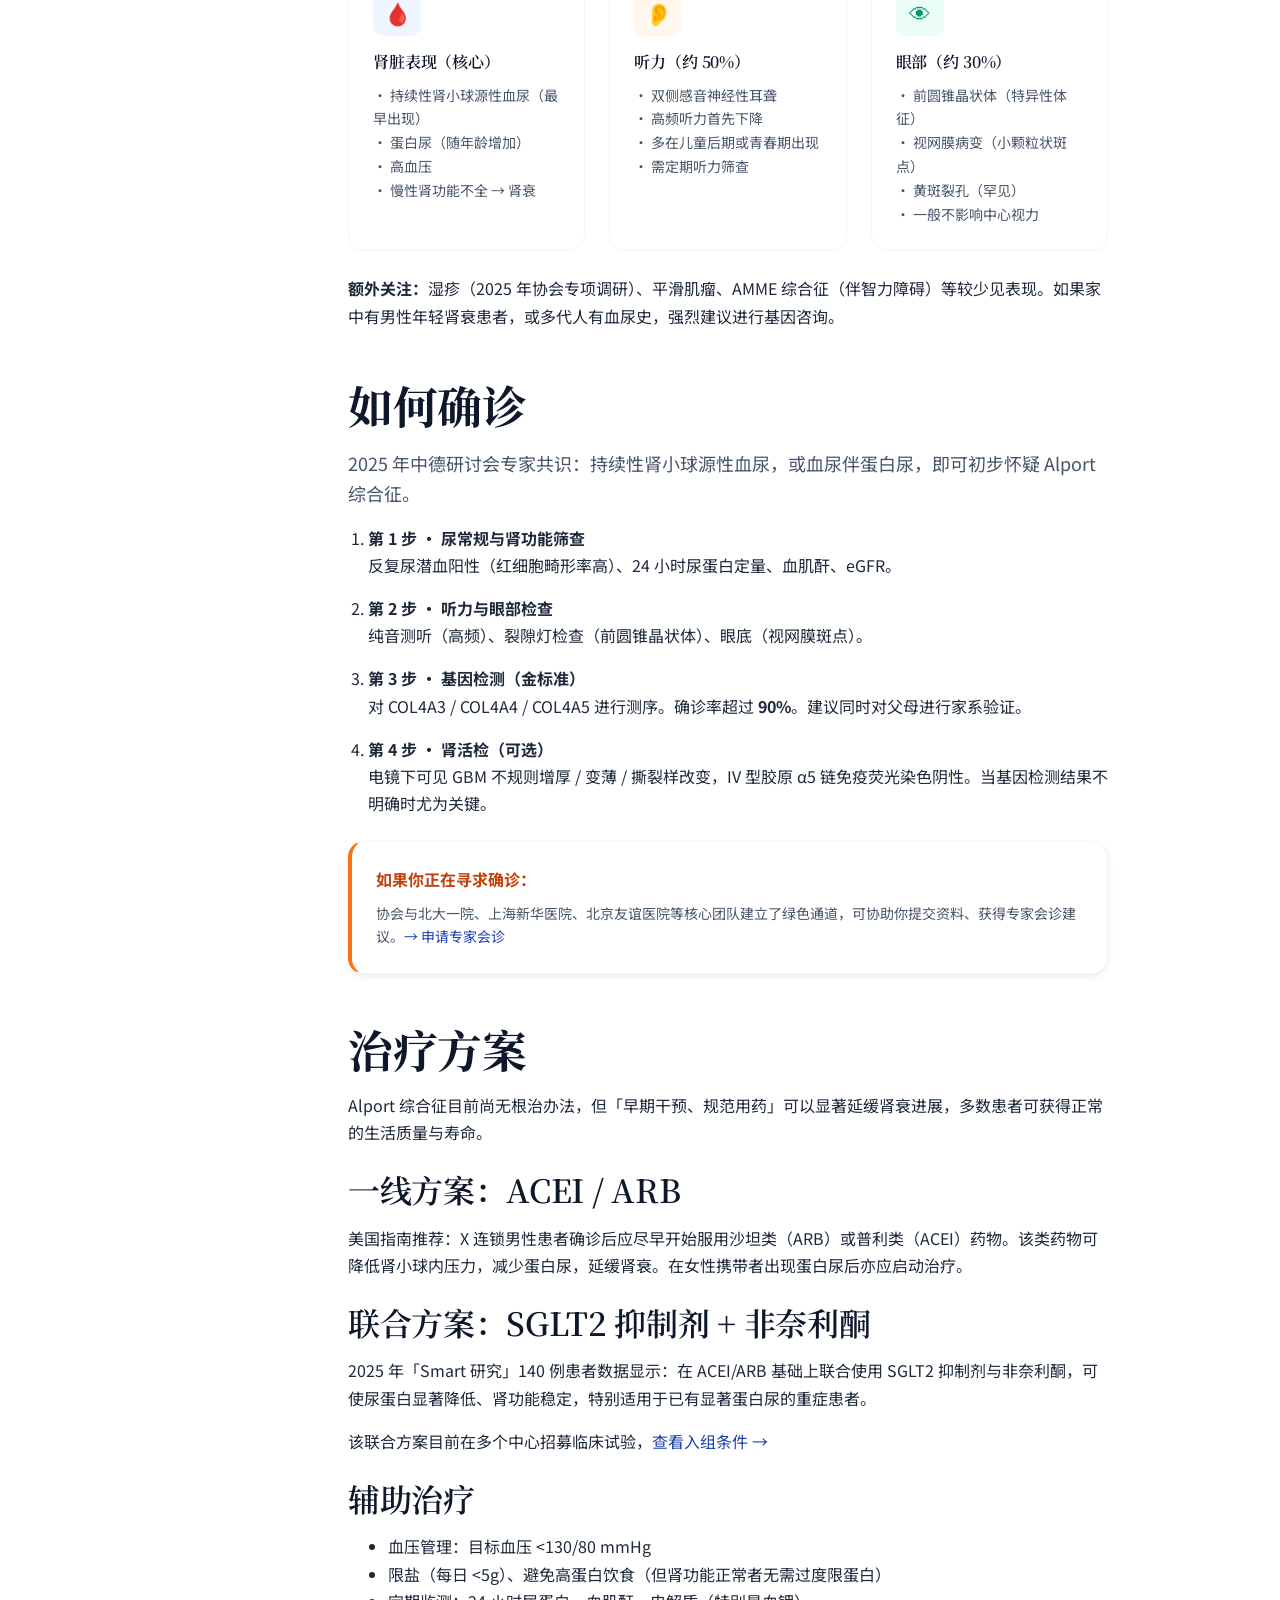
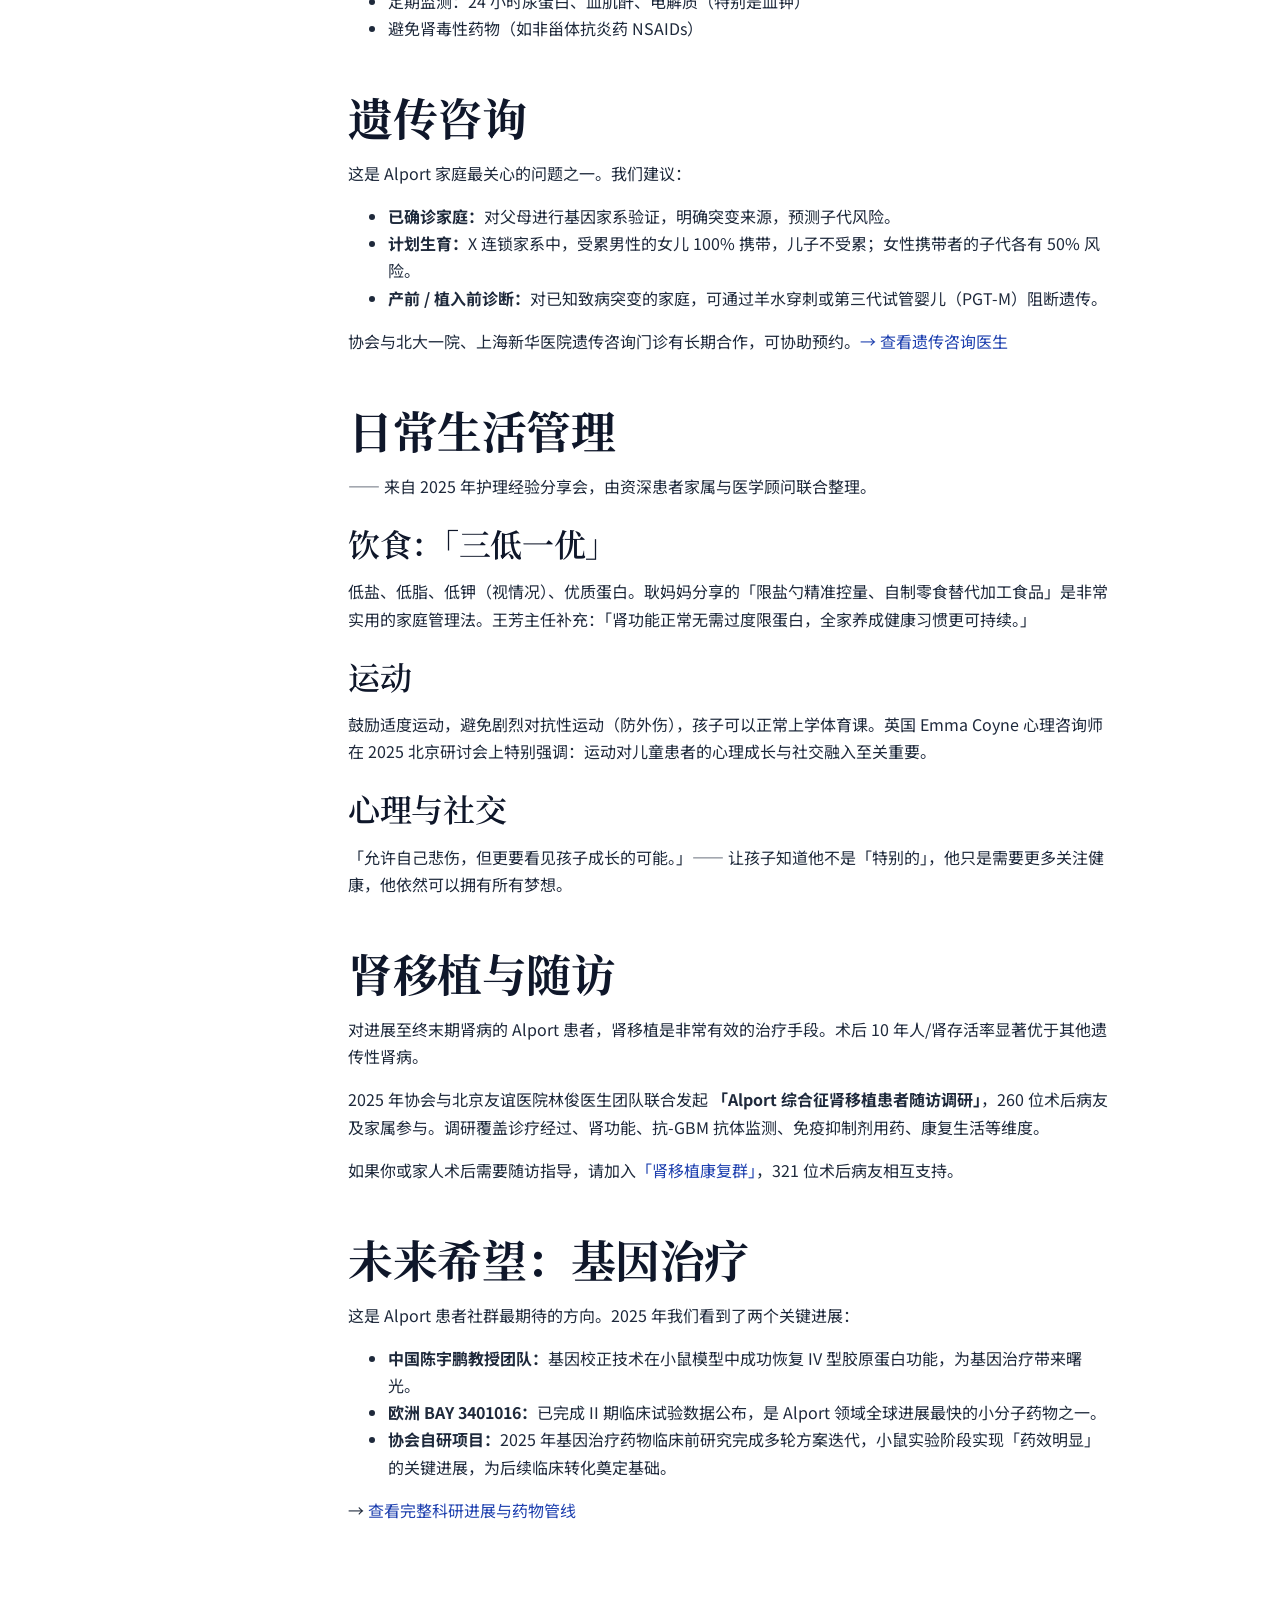
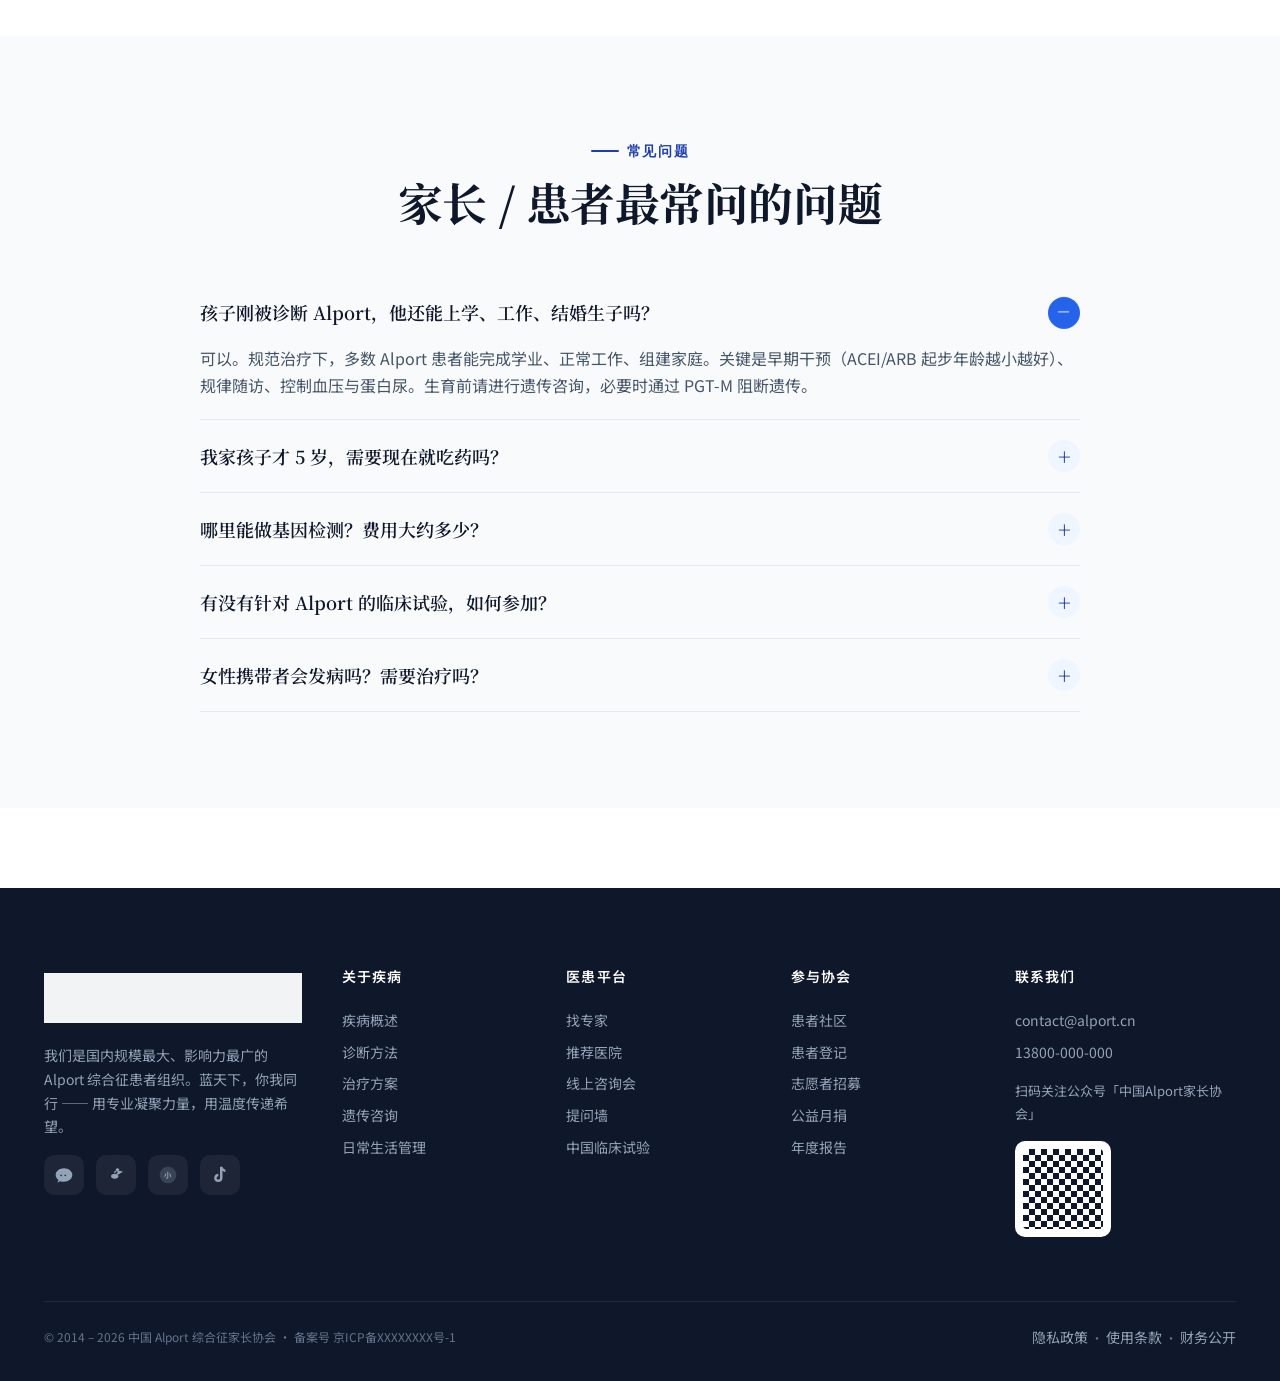
==== commit 64c3c120: "feat(brand): real association logo + warm group-photo hero background Assets added: - assets/images/" ====
--- a/about-alport.html
+++ b/about-alport.html
@@ -8,7 +8,7 @@
 <link rel="preconnect" href="https://fonts.googleapis.com">
 <link rel="preconnect" href="https://fonts.gstatic.com" crossorigin>
 <link href="https://fonts.googleapis.com/css2?family=Inter:wght@400;500;600;700;800&family=Noto+Sans+SC:wght@400;500;600;700&family=Noto+Serif+SC:wght@500;600;700;800&display=swap" rel="stylesheet">
-<link rel="stylesheet" href="css/design-system.css?v=2">
+<link rel="stylesheet" href="css/design-system.css?v=3">
 </head>
 <body data-page="disease">
 
--- a/css/design-system.css
+++ b/css/design-system.css
@@ -295,41 +295,39 @@
   display: flex;
   align-items: center;
   justify-content: space-between;
-  gap: var(--sp-6);
+  gap: var(--sp-5);
+  min-width: 0;
 }
 .nav-brand {
   display: flex;
   align-items: center;
   gap: var(--sp-3);
-  font-family: var(--font-serif);
-  color: var(--color-ink-900);
-  font-weight: 700;
-  font-size: var(--fs-md);
   flex-shrink: 0;
-}
-.nav-brand:hover { color: var(--color-ink-900); }
-.nav-brand-logo {
-  width: 44px; height: 44px;
-  border-radius: 12px;
-  background: linear-gradient(135deg, var(--color-primary-700), var(--color-primary-500));
-  display: flex; align-items: center; justify-content: center;
-  color: var(--color-white);
-  font-family: var(--font-serif);
-  font-weight: 700;
-  font-size: var(--fs-md);
-  letter-spacing: -.05em;
-  box-shadow: 0 4px 12px rgba(37, 99, 235, .25);
-}
-.nav-brand-text { display: flex; flex-direction: column; line-height: 1.2; }
-.nav-brand-en { font-size: 11px; font-weight: 500; color: var(--color-ink-500); letter-spacing: .08em; font-family: var(--font-num); }
+  text-decoration: none;
+}
+.nav-brand-img {
+  display: block;
+  height: 44px;
+  width: auto;
+  object-fit: contain;
+  transition: transform var(--t-fast) var(--ease-out), opacity var(--t-fast) var(--ease-out);
+}
+.nav-brand:hover .nav-brand-img { transform: translateY(-1px); opacity: .9; }
+.nav-brand-footer .nav-brand-img {
+  height: 52px;
+  filter: brightness(0) invert(1);
+  opacity: .95;
+}
 
 .nav-links {
   display: flex;
   align-items: center;
-  gap: var(--sp-1);
+  gap: 2px;
   list-style: none;
   margin: 0;
   padding: 0;
+  flex-wrap: nowrap;
+  min-width: 0;
 }
 .nav-links a {
   display: inline-block;
@@ -338,6 +336,7 @@
   color: var(--color-ink-700);
   font-weight: 500;
   font-size: var(--fs-sm);
+  white-space: nowrap;
   transition: all var(--t-fast) var(--ease-out);
 }
 .nav-links a:hover,
@@ -345,7 +344,12 @@
   background: var(--color-primary-50);
   color: var(--color-primary-700);
 }
-.nav-actions { display: flex; align-items: center; gap: var(--sp-2); }
+.nav-actions {
+  display: flex;
+  align-items: center;
+  gap: var(--sp-2);
+  flex-shrink: 0;
+}
 
 .nav-toggle {
   display: none;
@@ -355,46 +359,216 @@
   background: var(--color-ink-100);
 }
 
+/* 中等屏 (1080-1280) — 收紧品牌、隐藏次级 CTA、缩小 nav 间距，但保留 7 项菜单 */
+@media (max-width: 1280px) {
+  .nav-inner { gap: var(--sp-3); }
+  .nav-brand-img { height: 38px; }
+  .nav-links { gap: 0; }
+  .nav-links a { padding: 7px 10px; font-size: 13.5px; }
+  .nav-actions .btn:not(.btn-warm) { display: none; }
+  .nav-actions .btn { padding: 9px 14px; font-size: 13px; }
+}
+
+/* 平板 / 小桌面 (≤ 1080) — 切汉堡菜单 */
 @media (max-width: 1080px) {
   .nav-links { display: none; }
   .nav-toggle { display: inline-flex; }
   .nav-actions .btn:not(.btn-warm) { display: none; }
 }
+
+/* ============================================================
+   Mobile menu (drawer + overlay)
+   ============================================================ */
+.nav-toggle {
+  position: relative;
+  background: var(--color-ink-100);
+  border: none;
+  cursor: pointer;
+  color: var(--color-ink-800);
+  transition: background var(--t-fast) var(--ease-out);
+}
+.nav-toggle:hover,
+.nav-toggle:focus-visible { background: var(--color-ink-200); }
+.nav-toggle:focus-visible { outline: 2px solid var(--color-primary-500); outline-offset: 2px; }
+.nav-toggle .ico {
+  width: 22px; height: 22px;
+  display: block;
+  position: relative;
+}
+.nav-toggle .ico::before,
+.nav-toggle .ico::after,
+.nav-toggle .ico > span {
+  content: '';
+  position: absolute;
+  left: 2px;
+  right: 2px;
+  height: 2px;
+  background: currentColor;
+  border-radius: 2px;
+  transition: transform var(--t-fast) var(--ease-out), opacity var(--t-fast) var(--ease-out), top var(--t-fast) var(--ease-out);
+}
+.nav-toggle .ico::before { top: 4px; }
+.nav-toggle .ico > span { top: 10px; }
+.nav-toggle .ico::after { top: 16px; }
+.nav-toggle[aria-expanded="true"] .ico::before { top: 10px; transform: rotate(45deg); }
+.nav-toggle[aria-expanded="true"] .ico > span { opacity: 0; }
+.nav-toggle[aria-expanded="true"] .ico::after { top: 10px; transform: rotate(-45deg); }
+
+.mobile-menu-backdrop {
+  position: fixed;
+  inset: 0;
+  background: rgba(15, 23, 42, .45);
+  z-index: 98;
+  opacity: 0;
+  pointer-events: none;
+  transition: opacity var(--t-normal) var(--ease-out);
+}
+.mobile-menu-backdrop.is-open {
+  opacity: 1;
+  pointer-events: auto;
+}
+
 .mobile-menu {
-  display: none;
   position: fixed;
-  inset: var(--nav-h) 0 0 0;
-  background: var(--color-white);
-  padding: var(--sp-6);
+  top: var(--nav-h);
+  right: 0;
+  bottom: 0;
+  width: min(86vw, 360px);
+  background: var(--color-white);
+  padding: 12px 0 24px;
   overflow-y: auto;
   z-index: 99;
-}
-.mobile-menu.is-open { display: block; }
-.mobile-menu a { display: block; padding: 14px var(--sp-4); border-bottom: 1px solid var(--color-ink-100); color: var(--color-ink-800); font-weight: 500; }
-
-/* ============================================================
-   Hero
+  box-shadow: -12px 0 32px rgba(15, 23, 42, .12);
+  transform: translateX(100%);
+  transition: transform var(--t-normal) var(--ease-out);
+  -webkit-overflow-scrolling: touch;
+  display: flex;
+  flex-direction: column;
+}
+.mobile-menu.is-open { transform: translateX(0); }
+
+.mobile-menu-list {
+  list-style: none;
+  margin: 0;
+  padding: 0;
+  flex: 1 0 auto;
+}
+.mobile-menu-list a {
+  display: flex;
+  align-items: center;
+  justify-content: space-between;
+  padding: 16px 24px;
+  border-bottom: 1px solid var(--color-ink-100);
+  color: var(--color-ink-900);
+  font-size: 16px;
+  font-weight: 500;
+  text-decoration: none;
+  min-height: 56px;
+  -webkit-tap-highlight-color: rgba(37, 99, 235, .1);
+}
+.mobile-menu-list a::after {
+  content: '›';
+  color: var(--color-ink-400);
+  font-size: 22px;
+  font-weight: 300;
+  margin-left: 12px;
+}
+.mobile-menu-list a:hover,
+.mobile-menu-list a:focus-visible,
+.mobile-menu-list a:active { background: var(--color-primary-50); color: var(--color-primary-700); }
+.mobile-menu-list a.is-active {
+  background: var(--color-primary-50);
+  color: var(--color-primary-700);
+  border-left: 3px solid var(--color-primary-600);
+  padding-left: 21px;
+}
+
+.mobile-menu-cta {
+  padding: 20px 24px 8px;
+  display: flex;
+  flex-direction: column;
+  gap: 10px;
+  border-top: 1px solid var(--color-ink-100);
+  margin-top: 4px;
+}
+.mobile-menu-cta .btn {
+  width: 100%;
+  justify-content: center;
+  padding: 13px 16px;
+  font-size: 15px;
+}
+
+/* 在桌面端 (>1080) 完全隐藏，避免任何残留显示 */
+@media (min-width: 1081px) {
+  .mobile-menu,
+  .mobile-menu-backdrop { display: none !important; }
+}
+
+/* 当 menu 打开时，锁住背景 body 滚动 */
+body.menu-open { overflow: hidden; touch-action: none; }
+
+/* ============================================================
+   Hero — 真实场景背景图 + 深色渐变叠加，保证文字对比
    ============================================================ */
 .hero {
   position: relative;
   overflow: hidden;
-  background:
-    radial-gradient(1200px 600px at 80% -10%, rgba(96, 165, 250, .25), transparent 70%),
-    radial-gradient(900px 500px at 10% 30%, rgba(37, 99, 235, .12), transparent 70%),
-    linear-gradient(180deg, #F5F9FF 0%, #FFFFFF 70%);
+  isolation: isolate;
+  background-color: #0b1530;
   padding-block: var(--sp-24) var(--sp-20);
+  color: var(--color-white);
 }
 .hero::before {
   content: '';
   position: absolute;
   inset: 0;
-  background-image:
-    radial-gradient(circle at 1px 1px, rgba(37,99,235,.10) 1px, transparent 0);
-  background-size: 28px 28px;
-  mask-image: linear-gradient(180deg, transparent, black 30%, black 70%, transparent);
+  z-index: -2;
+  background-image: url('../assets/images/hero-bg.webp');
+  background-size: cover;
+  background-position: center 35%;
+  background-repeat: no-repeat;
+  filter: saturate(.95) brightness(.85);
+  transform: scale(1.02);
+}
+.hero::after {
+  content: '';
+  position: absolute;
+  inset: 0;
+  z-index: -1;
+  background:
+    linear-gradient(180deg, rgba(11, 21, 48, .55) 0%, rgba(11, 21, 48, .35) 35%, rgba(11, 21, 48, .65) 75%, rgba(11, 21, 48, .92) 100%),
+    radial-gradient(1200px 600px at 80% -10%, rgba(37, 99, 235, .35), transparent 60%),
+    radial-gradient(900px 500px at 10% 30%, rgba(37, 99, 235, .25), transparent 60%);
   pointer-events: none;
-  opacity: .5;
-}
+}
+.hero .container { position: relative; z-index: 1; }
+
+/* Hero 内文字反白 */
+.hero h1,
+.hero .lead,
+.hero p { color: var(--color-white); }
+.hero h1 .grad {
+  background: linear-gradient(135deg, #BFD9FF 0%, var(--color-warm-300) 100%);
+  -webkit-background-clip: text;
+  background-clip: text;
+  color: transparent;
+}
+.hero .eyebrow { color: #BFD9FF; }
+.hero .eyebrow::before { background: #BFD9FF; }
+
+/* hero 内 outline 按钮在深背景上反白 */
+.hero .btn-outline {
+  background: rgba(255, 255, 255, .08);
+  border-color: rgba(255, 255, 255, .65);
+  color: var(--color-white);
+  backdrop-filter: blur(6px);
+  -webkit-backdrop-filter: blur(6px);
+}
+.hero .btn-outline:hover {
+  background: rgba(255, 255, 255, .18);
+  border-color: var(--color-white);
+}
+
 .hero-inner { position: relative; display: grid; grid-template-columns: 1.1fr 1fr; gap: var(--sp-16); align-items: center; }
 @media (max-width: 1100px) {
   .hero-inner { grid-template-columns: 1fr; gap: var(--sp-12); }
@@ -404,17 +578,16 @@
   .hero-visual { max-width: 360px; }
   .hero-meta { gap: var(--sp-5); }
 }
-.hero h1 { font-size: clamp(36px, 5.5vw, 64px); margin-bottom: var(--sp-6); letter-spacing: -.02em; }
-.hero h1 .grad {
-  background: linear-gradient(135deg, var(--color-primary-700) 0%, var(--color-warm-600) 100%);
-  -webkit-background-clip: text;
-  background-clip: text;
-  color: transparent;
-}
-.hero .lead { font-size: clamp(var(--fs-md), 1.8vw, var(--fs-lg)); color: var(--color-ink-700); margin-bottom: var(--sp-8); max-width: 56ch; }
+.hero h1 {
+  font-size: clamp(36px, 5.5vw, 64px);
+  margin-bottom: var(--sp-6);
+  letter-spacing: -.02em;
+  text-shadow: 0 2px 24px rgba(0, 0, 0, .35);
+}
+.hero .lead { font-size: clamp(var(--fs-md), 1.8vw, var(--fs-lg)); margin-bottom: var(--sp-8); max-width: 56ch; text-shadow: 0 1px 12px rgba(0, 0, 0, .35); }
 .hero-cta { display: flex; flex-wrap: wrap; gap: var(--sp-3); margin-bottom: var(--sp-10); }
-.hero-meta { display: flex; flex-wrap: wrap; gap: var(--sp-8); font-size: var(--fs-sm); color: var(--color-ink-600); }
-.hero-meta div strong { display: block; font-family: var(--font-num); font-size: var(--fs-2xl); color: var(--color-primary-700); font-weight: 700; line-height: 1; margin-bottom: 4px; }
+.hero-meta { display: flex; flex-wrap: wrap; gap: var(--sp-8); font-size: var(--fs-sm); color: rgba(255,255,255,.85); }
+.hero-meta div strong { display: block; font-family: var(--font-num); font-size: var(--fs-2xl); color: var(--color-white); font-weight: 700; line-height: 1; margin-bottom: 4px; }
 
 /* Hero visual */
 .hero-visual {
@@ -627,9 +800,7 @@
 @media (max-width: 960px) { .footer-top { grid-template-columns: 1fr 1fr; } .footer-brand { grid-column: 1 / -1; } }
 @media (max-width: 560px) { .footer-top { grid-template-columns: 1fr; } }
 .footer-brand p { color: var(--color-ink-400); font-size: var(--fs-sm); max-width: 32ch; }
-.footer-brand .nav-brand { color: var(--color-white); margin-bottom: var(--sp-4); }
-.footer-brand .nav-brand-text { color: var(--color-white); }
-.footer-brand .nav-brand-en { color: var(--color-ink-400); }
+.footer-brand .nav-brand { margin-bottom: var(--sp-4); }
 .footer-bottom { padding-top: var(--sp-6); border-top: 1px solid rgba(255,255,255,.08); display: flex; justify-content: space-between; align-items: center; font-size: var(--fs-xs); color: var(--color-ink-500); flex-wrap: wrap; gap: var(--sp-3); }
 .qr-mini { width: 96px; height: 96px; background: var(--color-white); border-radius: var(--r-md); padding: 8px; }
 .qr-mini-grid { width: 100%; height: 100%; background-image: linear-gradient(45deg, var(--color-ink-900) 25%, transparent 25%), linear-gradient(-45deg, var(--color-ink-900) 25%, transparent 25%), linear-gradient(45deg, transparent 75%, var(--color-ink-900) 75%), linear-gradient(-45deg, transparent 75%, var(--color-ink-900) 75%); background-size: 12px 12px; background-position: 0 0, 0 6px, 6px -6px, -6px 0px; border-radius: 4px; }
@@ -720,6 +891,126 @@
 .form-field textarea { resize: vertical; min-height: 100px; }
 .form-field .hint { font-size: var(--fs-xs); color: var(--color-ink-500); margin-top: var(--sp-1); }
 
+/* ---- Choice group: chip-style checkboxes & radios ---------------- */
+.choice-group {
+  display: grid;
+  grid-template-columns: repeat(auto-fill, minmax(180px, 1fr));
+  gap: 10px;
+  margin-top: 10px;
+}
+.choice {
+  position: relative;
+  display: inline-flex;
+  align-items: center;
+  gap: 10px;
+  min-height: 44px;
+  padding: 10px 14px;
+  border: 1.5px solid var(--color-ink-200);
+  border-radius: var(--r-md);
+  background: var(--color-white);
+  font-size: 14px;
+  font-weight: 500;
+  color: var(--color-ink-800);
+  line-height: 1.2;
+  cursor: pointer;
+  user-select: none;
+  transition: border-color 150ms var(--ease-out), background-color 150ms var(--ease-out), box-shadow 150ms var(--ease-out), color 150ms var(--ease-out);
+}
+.choice:hover { border-color: var(--color-primary-300); background: var(--color-primary-50); }
+.choice input {
+  position: absolute;
+  inset: 0;
+  width: 100%;
+  height: 100%;
+  margin: 0;
+  padding: 0;
+  opacity: 0;
+  cursor: pointer;
+}
+.choice__box {
+  flex-shrink: 0;
+  width: 18px;
+  height: 18px;
+  border: 1.5px solid var(--color-ink-300);
+  border-radius: 4px;
+  background: var(--color-white);
+  display: inline-flex;
+  align-items: center;
+  justify-content: center;
+  transition: background-color 150ms var(--ease-out), border-color 150ms var(--ease-out);
+}
+.choice input[type="radio"] ~ .choice__box { border-radius: 50%; }
+.choice__box::after {
+  content: '';
+  width: 5px;
+  height: 9px;
+  border: solid var(--color-white);
+  border-width: 0 2px 2px 0;
+  transform: rotate(45deg) scale(.4);
+  opacity: 0;
+  margin-top: -2px;
+  transition: opacity 150ms var(--ease-out), transform 150ms var(--ease-out);
+}
+.choice__label {
+  flex: 1;
+  white-space: nowrap;
+  overflow: hidden;
+  text-overflow: ellipsis;
+}
+.choice input:checked ~ .choice__box {
+  background: var(--color-primary-600);
+  border-color: var(--color-primary-600);
+}
+.choice input:checked ~ .choice__box::after { opacity: 1; transform: rotate(45deg) scale(1); }
+.choice input[type="radio"]:checked ~ .choice__box {
+  background: var(--color-white);
+  border: 5px solid var(--color-primary-600);
+}
+.choice input[type="radio"] ~ .choice__box::after { display: none; }
+.choice:has(input:checked) {
+  border-color: var(--color-primary-600);
+  background: var(--color-primary-50);
+  color: var(--color-primary-700);
+}
+.choice:has(input:focus-visible) {
+  border-color: var(--color-primary-600);
+  box-shadow: var(--shadow-glow);
+}
+
+/* ---- Consent row (single inline checkbox, e.g. privacy policy) --- */
+.consent {
+  position: relative;
+  display: flex;
+  align-items: flex-start;
+  gap: 12px;
+  padding: 14px 16px;
+  margin-bottom: 20px;
+  border: 1.5px solid var(--color-ink-200);
+  border-radius: var(--r-md);
+  background: var(--color-white);
+  font-size: 13px;
+  color: var(--color-ink-700);
+  line-height: 1.55;
+  cursor: pointer;
+  transition: border-color 150ms var(--ease-out), background-color 150ms var(--ease-out), box-shadow 150ms var(--ease-out);
+}
+.consent:hover { border-color: var(--color-primary-300); background: var(--color-primary-50); }
+.consent:has(input:checked) { border-color: var(--color-primary-600); background: var(--color-primary-50); }
+.consent:has(input:focus-visible) { border-color: var(--color-primary-600); box-shadow: var(--shadow-glow); }
+.consent input {
+  position: absolute;
+  width: 1px;
+  height: 1px;
+  opacity: 0;
+  pointer-events: none;
+}
+.consent .choice__box { margin-top: 2px; }
+.consent input:checked ~ .choice__box {
+  background: var(--color-primary-600);
+  border-color: var(--color-primary-600);
+}
+.consent input:checked ~ .choice__box::after { opacity: 1; transform: rotate(45deg) scale(1); }
+
 /* ============================================================
    Doctor / Hospital cards
    ============================================================ */
@@ -820,13 +1111,30 @@
    ============================================================ */
 @media (max-width: 640px) {
   :root { --nav-h: 60px; }
+  html, body { overflow-x: hidden; }
+  body { max-width: 100vw; }
   .container { padding-inline: var(--sp-4); }
   .section { padding-block: clamp(48px, 12vw, 72px); }
 
-  /* Brand: 收紧 logo 与英文副标 */
-  .nav-brand-en { display: none; }
-  .nav-brand { gap: 10px; font-size: 15px; }
-  .nav-brand-logo { width: 36px; height: 36px; border-radius: 10px; font-size: 16px; }
+  /* Eyebrow: 防止溢出 */
+  .eyebrow {
+    flex-wrap: wrap;
+    justify-content: center;
+    font-size: 11px;
+    letter-spacing: .08em;
+    gap: 8px;
+    max-width: 100%;
+    text-align: center;
+  }
+  .eyebrow::before { width: 18px; }
+
+  /* 通用文本不溢出 */
+  h1, h2, h3, p { overflow-wrap: anywhere; word-break: break-word; }
+
+  /* Brand: 收紧横版 logo */
+  .nav-brand { gap: 10px; }
+  .nav-brand-img { height: 32px; }
+  .nav-brand-footer .nav-brand-img { height: 40px; }
 
   /* nav-actions: 在手机端只保留汉堡 + 强 CTA */
   .nav-actions .btn { padding: 8px 12px; font-size: 12px; }
@@ -834,7 +1142,13 @@
 
   /* Hero: 紧凑 */
   .hero, .hero-v2 { padding-block: 48px 40px !important; }
-  .hero h1 { font-size: clamp(28px, 8vw, 40px) !important; line-height: 1.25 !important; }
+  .hero h1 {
+    font-size: clamp(24px, 7vw, 34px) !important;
+    line-height: 1.3 !important;
+    word-break: break-word;
+    overflow-wrap: anywhere;
+    text-align: center;
+  }
   .hero .lead { font-size: 15px !important; line-height: 1.7 !important; }
   .hero-cta { flex-direction: column; width: 100%; }
   .hero-cta .btn { width: 100%; justify-content: center; }
@@ -916,6 +1230,9 @@
   .form-field textarea,
   .form-field select { padding: 12px; font-size: 15px; }
   .form-field label { font-size: 13px; }
+  .choice-group { grid-template-columns: repeat(auto-fill, minmax(150px, 1fr)); gap: 8px; }
+  .choice { padding: 9px 12px; font-size: 13.5px; min-height: 42px; }
+  .consent { padding: 12px 14px; font-size: 13px; }
 
   /* In-page TOC: 隐藏（小屏目录改放页面顶部链接 chip 区域，但本设计的小屏 TOC 父 grid 会变 1 列） */
   .toc { display: none; }
@@ -944,9 +1261,9 @@
 
 @media (max-width: 420px) {
   .container { padding-inline: 14px; }
-  .nav-brand { font-size: 13px; }
+  .nav-brand-img { height: 28px; }
   .nav-actions .btn { padding: 7px 10px; font-size: 11px; }
-  .hero h1 { font-size: 26px !important; }
+  .hero h1 { font-size: 24px !important; }
   .hero .lead { font-size: 14px !important; }
   .grid-4 { grid-template-columns: 1fr 1fr; }
   .stat .v { font-size: 22px; }
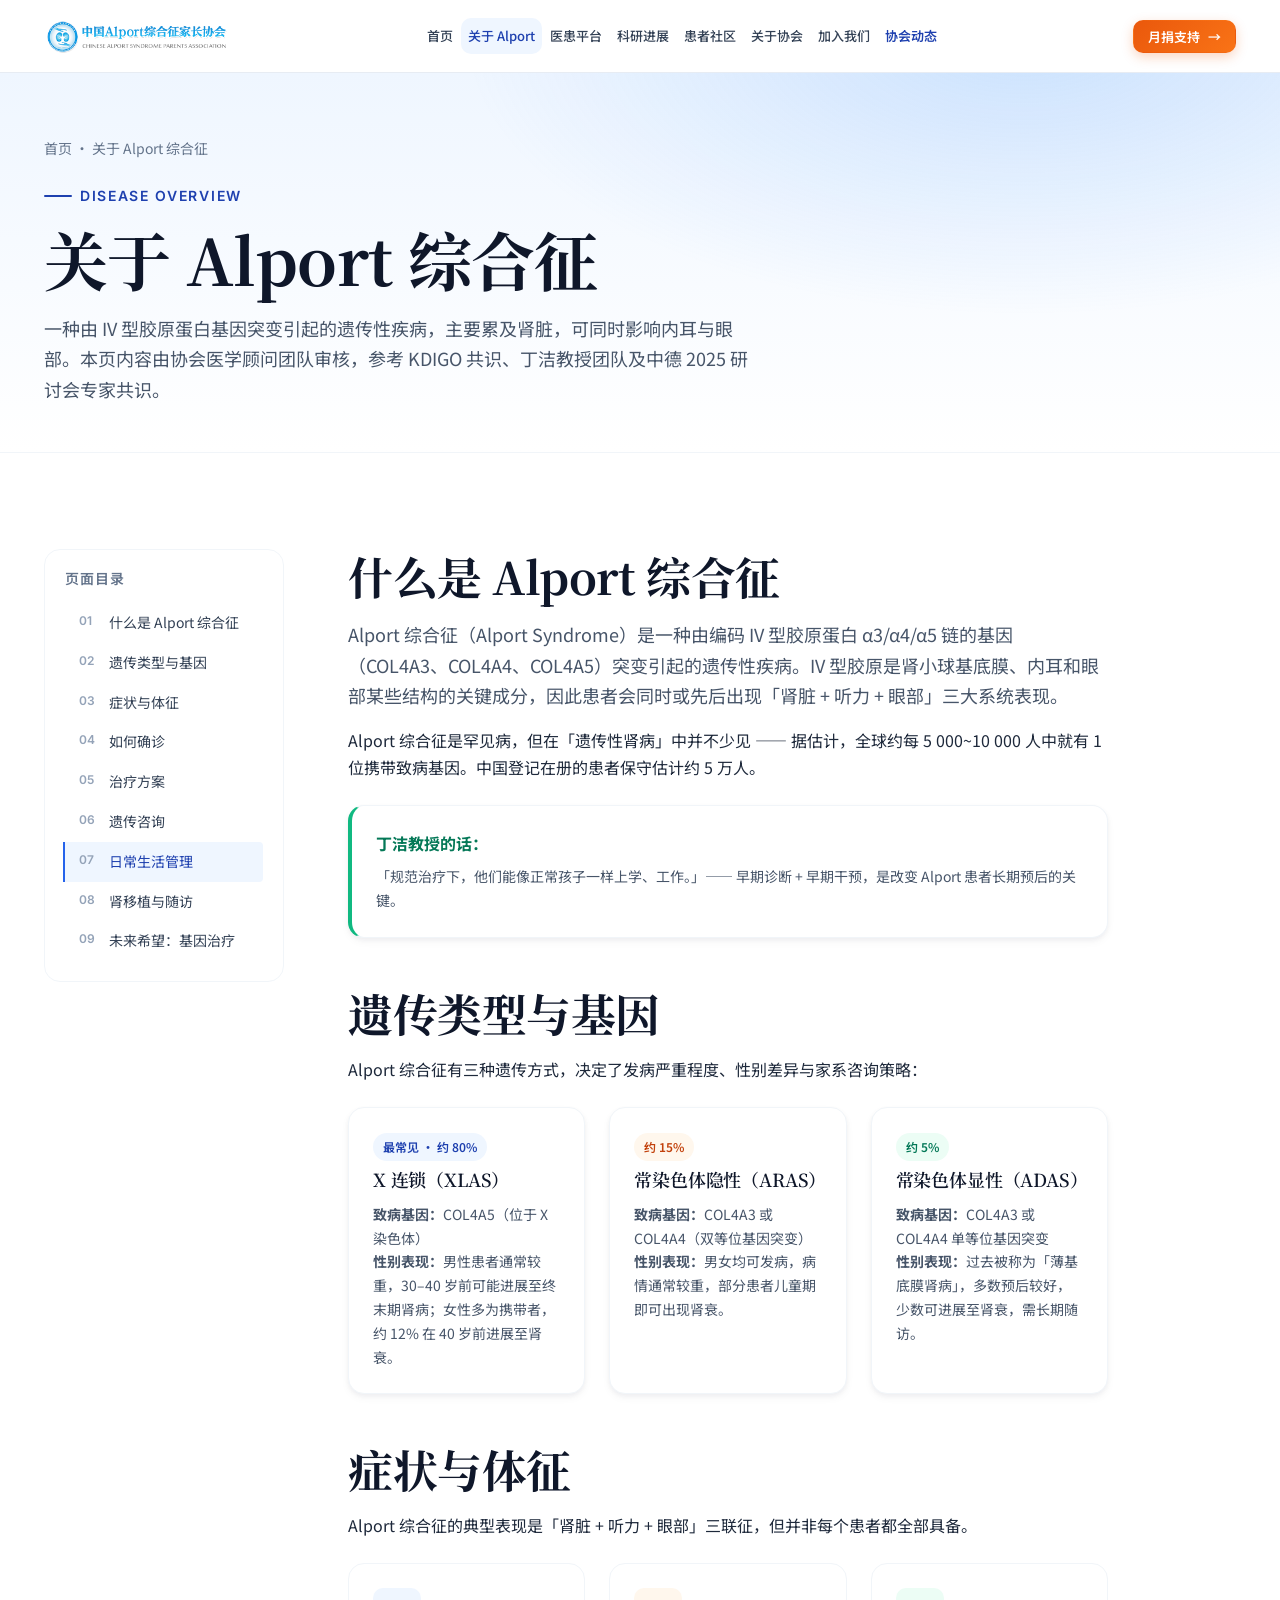
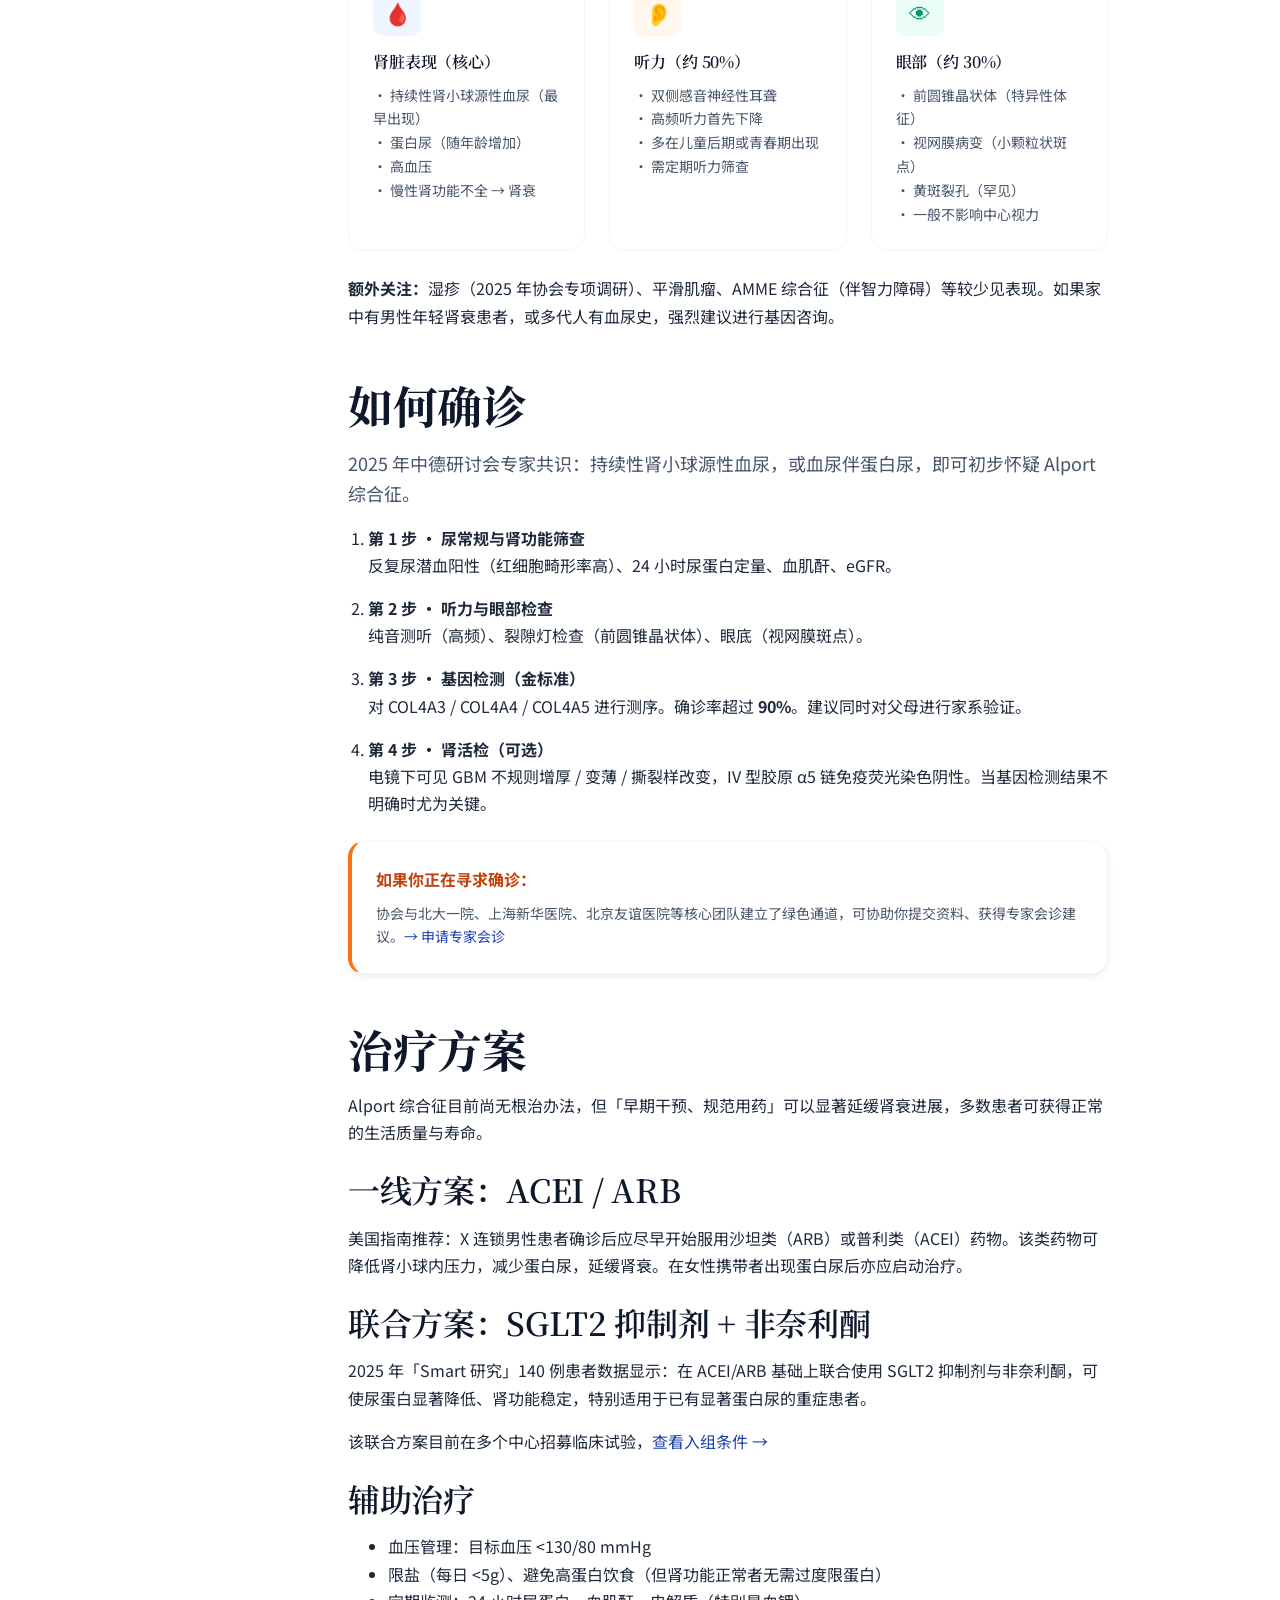
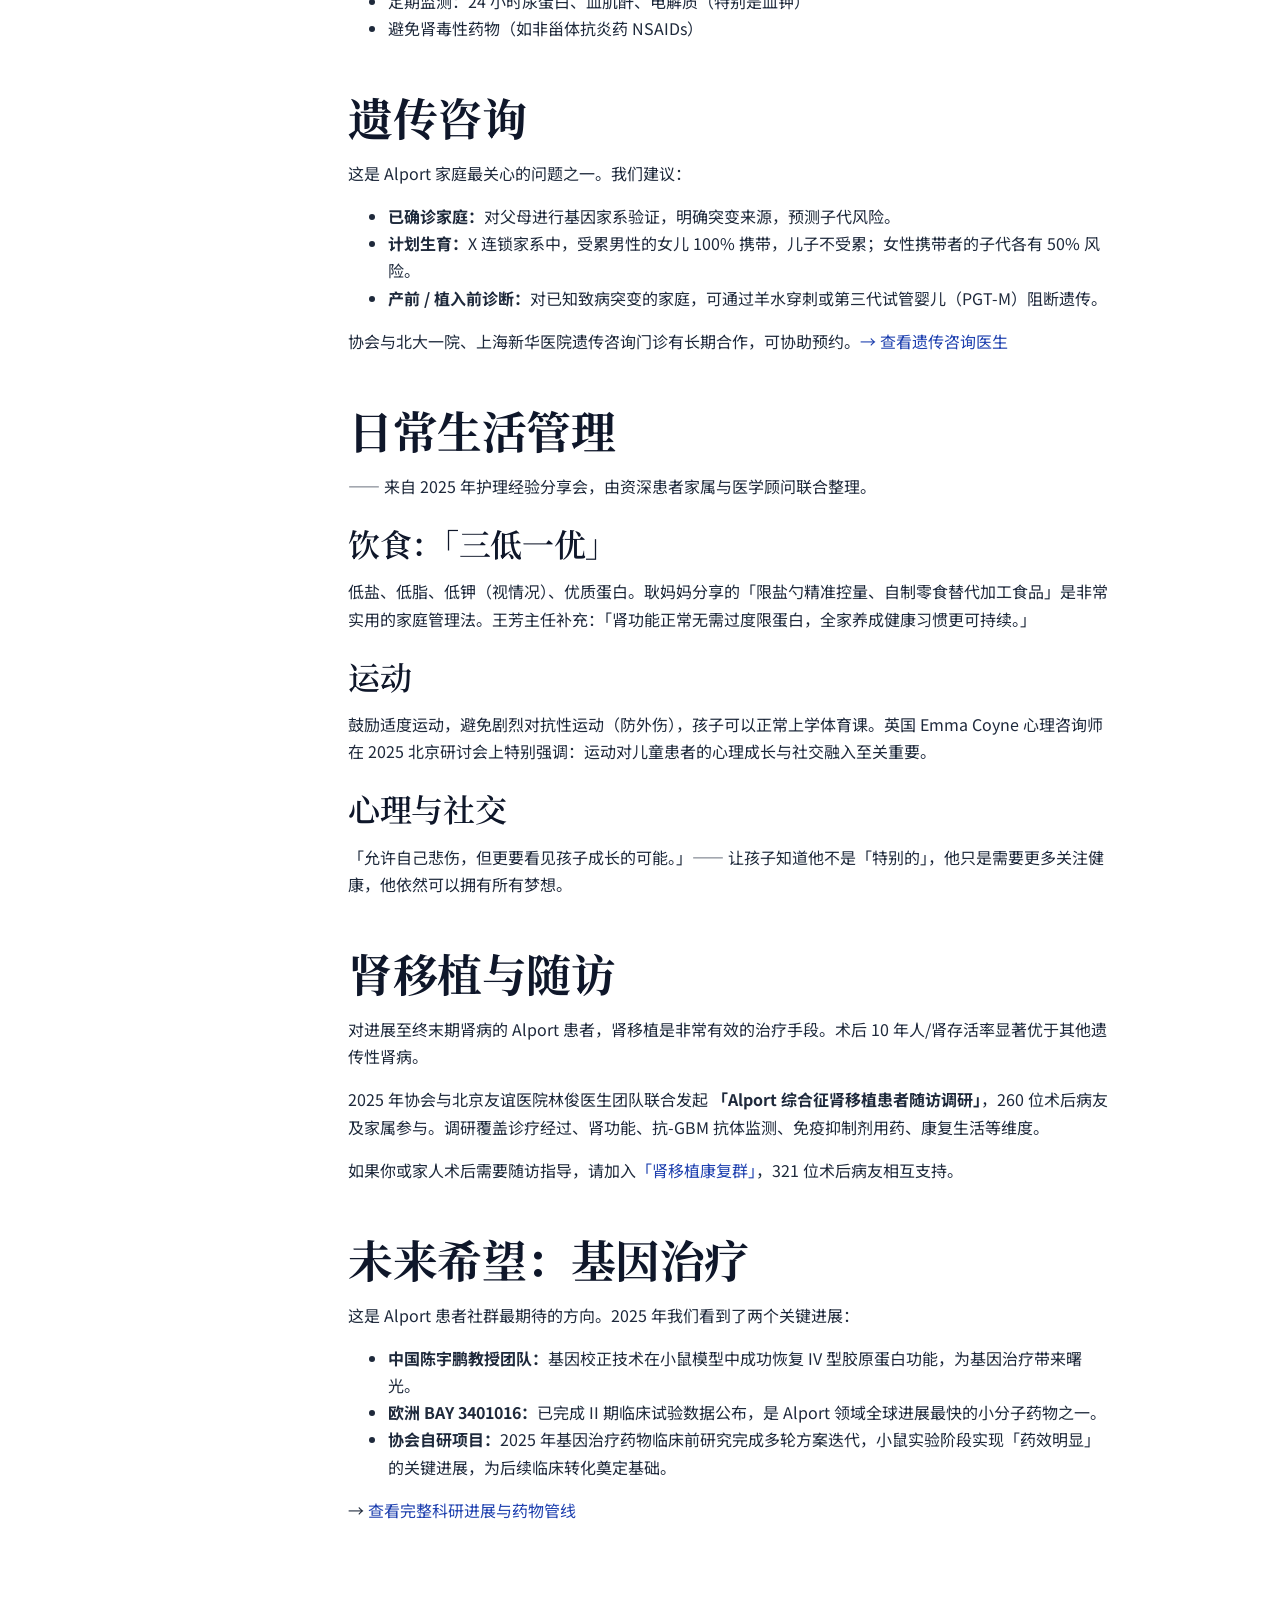
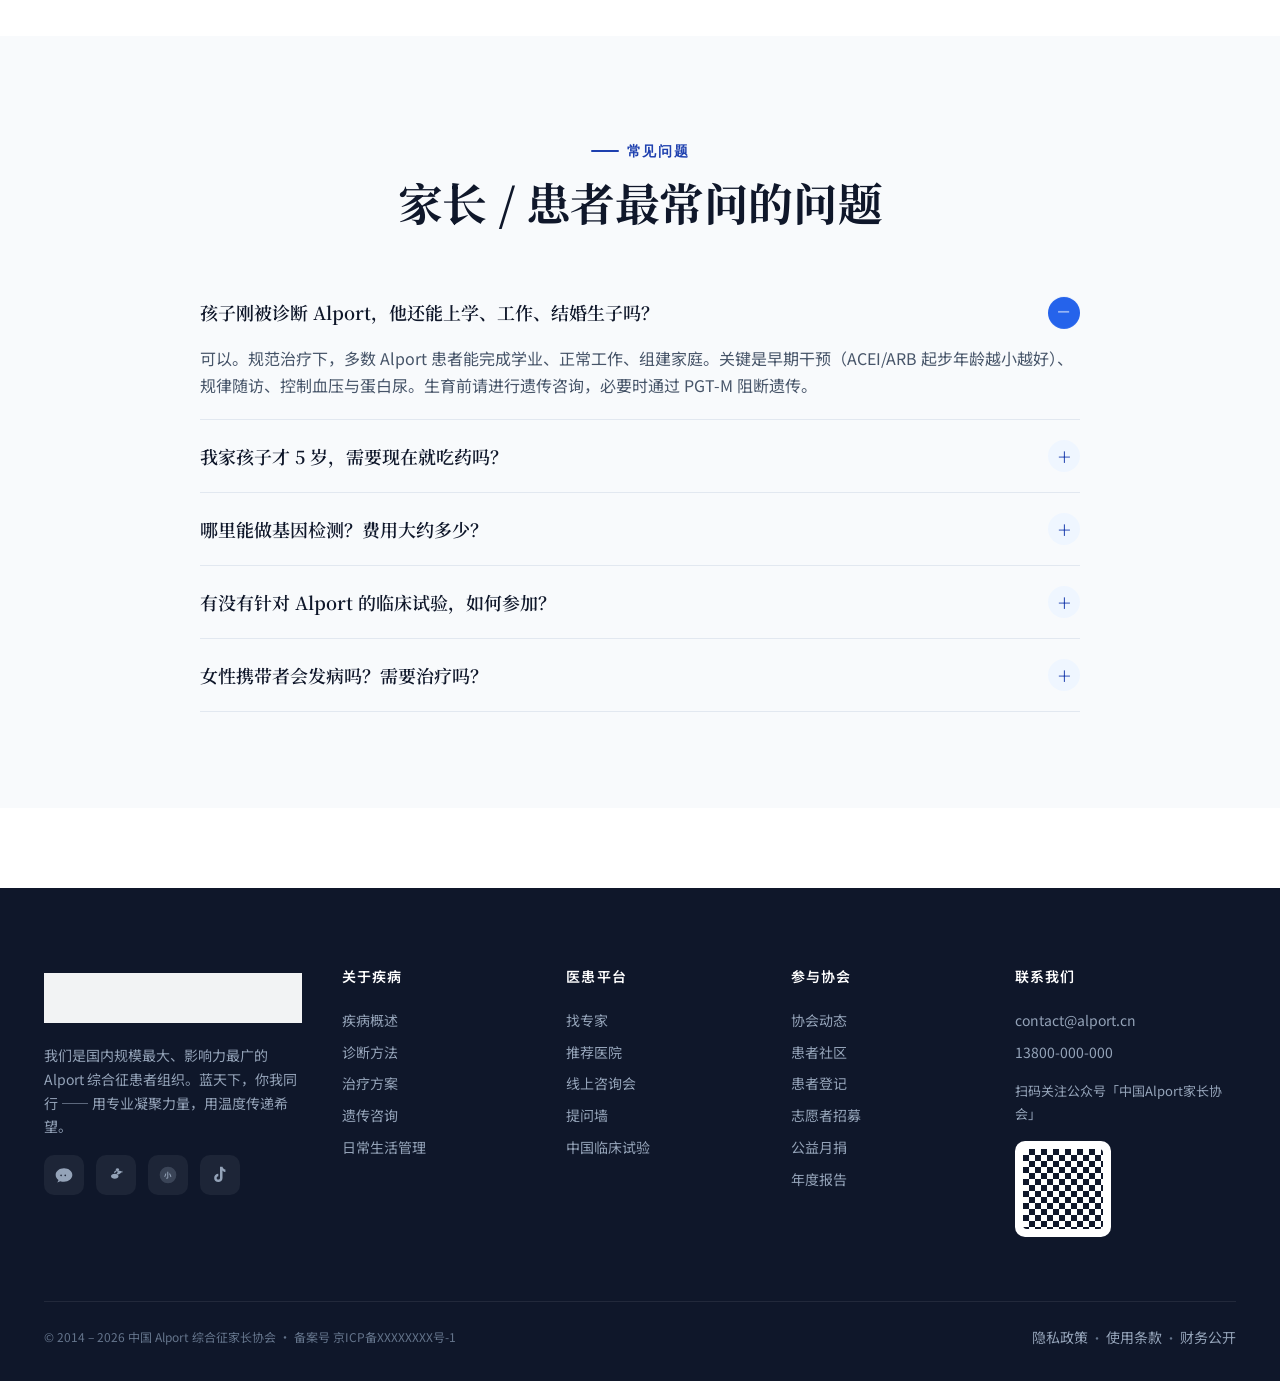
==== commit eac94a55: "fix(nav): show 协会动态 at end of menu + bust site.js cache User reported 协会动态 not visible — root cause " ====
--- a/about-alport.html
+++ b/about-alport.html
@@ -8,7 +8,7 @@
 <link rel="preconnect" href="https://fonts.googleapis.com">
 <link rel="preconnect" href="https://fonts.gstatic.com" crossorigin>
 <link href="https://fonts.googleapis.com/css2?family=Inter:wght@400;500;600;700;800&family=Noto+Sans+SC:wght@400;500;600;700&family=Noto+Serif+SC:wght@500;600;700;800&display=swap" rel="stylesheet">
-<link rel="stylesheet" href="css/design-system.css?v=3">
+<link rel="stylesheet" href="css/design-system.css?v=4">
 </head>
 <body data-page="disease">
 
@@ -213,6 +213,6 @@
 </style>
 
 <div data-include="footer"></div>
-<script src="js/site.js"></script>
+<script src="js/site.js?v=4"></script>
 </body>
 </html>
--- a/css/design-system.css
+++ b/css/design-system.css
@@ -295,8 +295,15 @@
   display: flex;
   align-items: center;
   justify-content: space-between;
-  gap: var(--sp-5);
+  gap: var(--sp-4);
   min-width: 0;
+}
+.navbar nav[aria-label="主导航"] {
+  flex: 1 1 auto;
+  min-width: 0;
+  display: flex;
+  justify-content: center;
+  overflow: visible;
 }
 .nav-brand {
   display: flex;
@@ -318,11 +325,10 @@
   filter: brightness(0) invert(1);
   opacity: .95;
 }
-
 .nav-links {
   display: flex;
   align-items: center;
-  gap: 2px;
+  gap: 1px;
   list-style: none;
   margin: 0;
   padding: 0;
@@ -331,13 +337,17 @@
 }
 .nav-links a {
   display: inline-block;
-  padding: 8px 14px;
+  padding: 8px 11px;
   border-radius: var(--r-md);
   color: var(--color-ink-700);
   font-weight: 500;
-  font-size: var(--fs-sm);
+  font-size: 14px;
   white-space: nowrap;
   transition: all var(--t-fast) var(--ease-out);
+}
+.nav-links a[data-nav="news"] {
+  color: var(--color-primary-700);
+  font-weight: 600;
 }
 .nav-links a:hover,
 .nav-links a.is-active {
@@ -359,13 +369,16 @@
   background: var(--color-ink-100);
 }
 
-/* 中等屏 (1080-1280) — 收紧品牌、隐藏次级 CTA、缩小 nav 间距，但保留 7 项菜单 */
-@media (max-width: 1280px) {
+/* 中等屏 (1080–1400) — 收紧 nav、隐藏次级 CTA，保证 8 项菜单完整显示 */
+@media (max-width: 1400px) {
   .nav-inner { gap: var(--sp-3); }
   .nav-brand-img { height: 38px; }
-  .nav-links { gap: 0; }
-  .nav-links a { padding: 7px 10px; font-size: 13.5px; }
+  .nav-links a { padding: 7px 9px; font-size: 13.5px; }
   .nav-actions .btn:not(.btn-warm) { display: none; }
+}
+@media (max-width: 1280px) {
+  .nav-brand-img { height: 36px; }
+  .nav-links a { padding: 7px 7px; font-size: 13px; }
   .nav-actions .btn { padding: 9px 14px; font-size: 13px; }
 }
 
@@ -515,8 +528,11 @@
   overflow: hidden;
   isolation: isolate;
   background-color: #0b1530;
-  padding-block: var(--sp-24) var(--sp-20);
+  padding-block: var(--sp-12) var(--sp-20);
   color: var(--color-white);
+}
+.hero-v2 {
+  padding-block: clamp(20px, 3vw, 40px) clamp(48px, 6vw, 80px);
 }
 .hero::before {
   content: '';
@@ -525,7 +541,7 @@
   z-index: -2;
   background-image: url('../assets/images/hero-bg.webp');
   background-size: cover;
-  background-position: center 35%;
+  background-position: center 52%;
   background-repeat: no-repeat;
   filter: saturate(.95) brightness(.85);
   transform: scale(1.02);
@@ -1141,7 +1157,7 @@
   .nav-actions .btn .arrow { display: none; }
 
   /* Hero: 紧凑 */
-  .hero, .hero-v2 { padding-block: 48px 40px !important; }
+  .hero, .hero-v2 { padding-block: 20px 36px !important; }
   .hero h1 {
     font-size: clamp(24px, 7vw, 34px) !important;
     line-height: 1.3 !important;
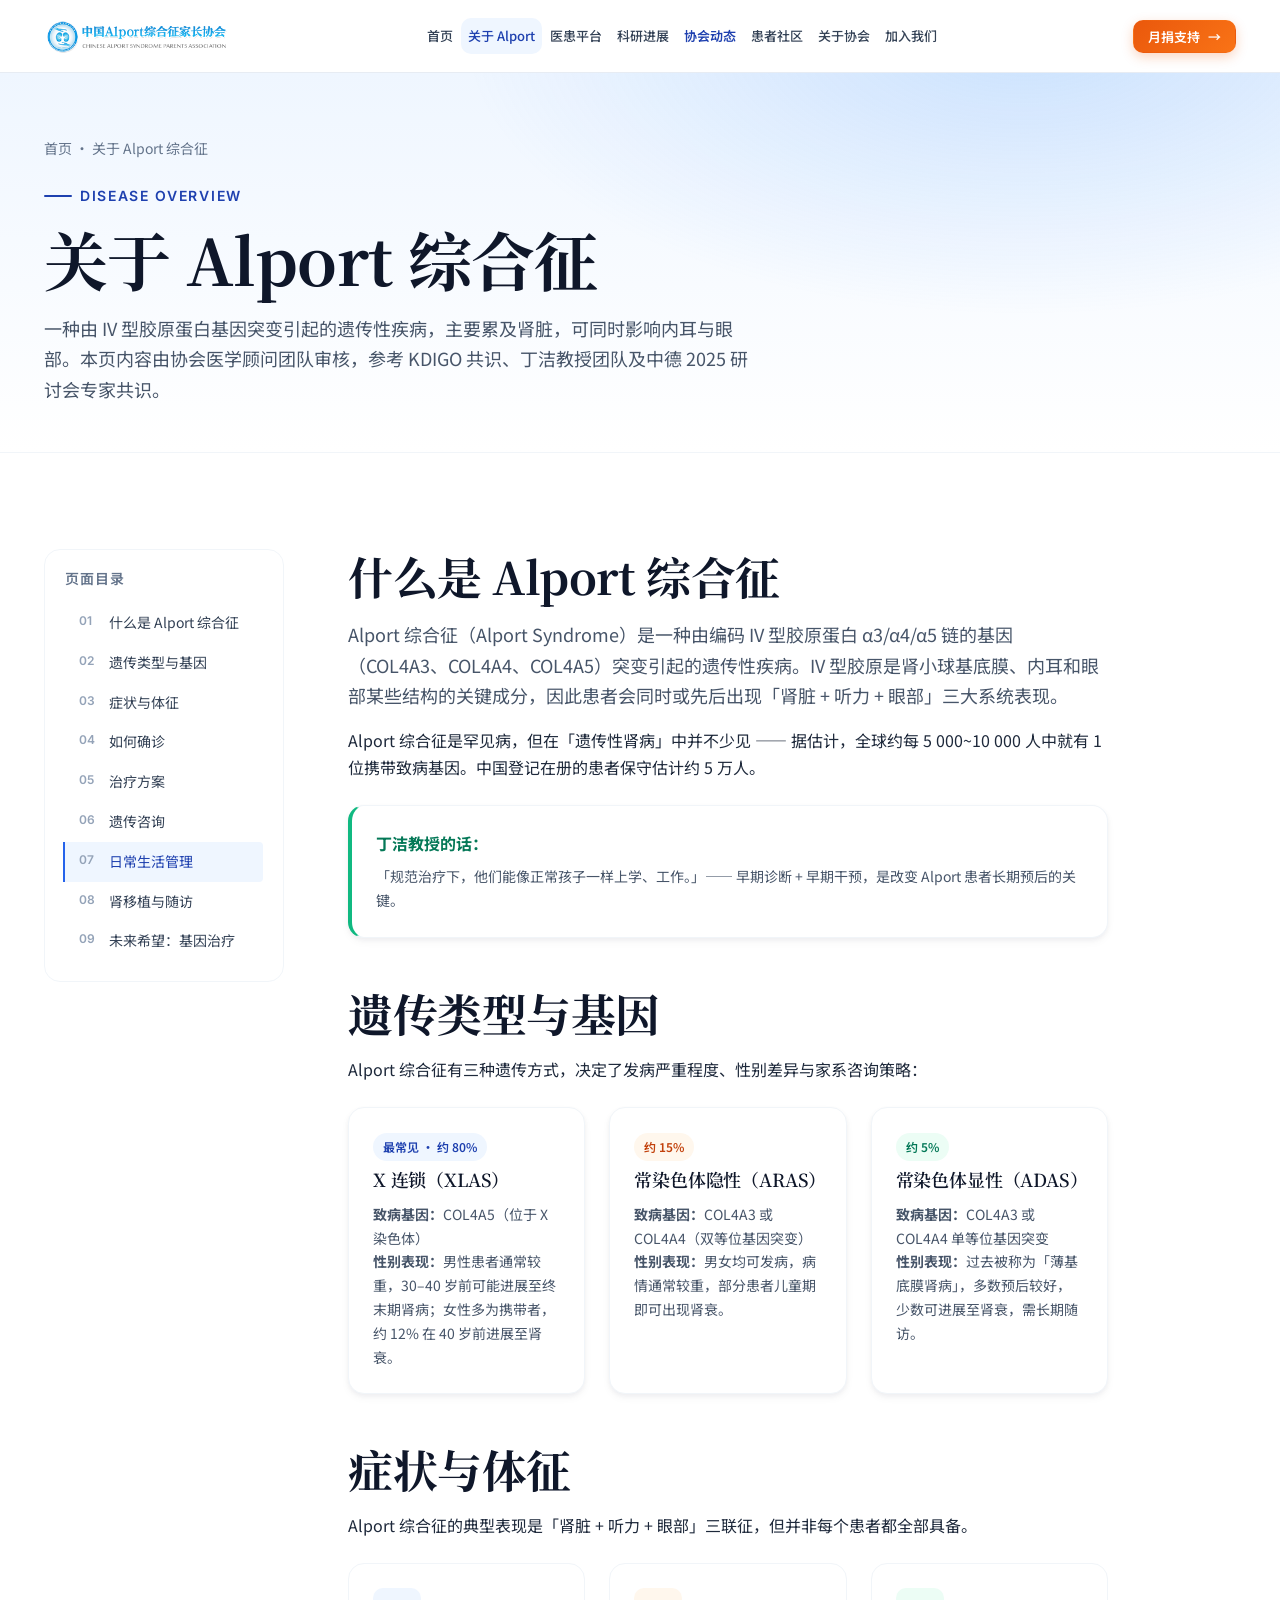
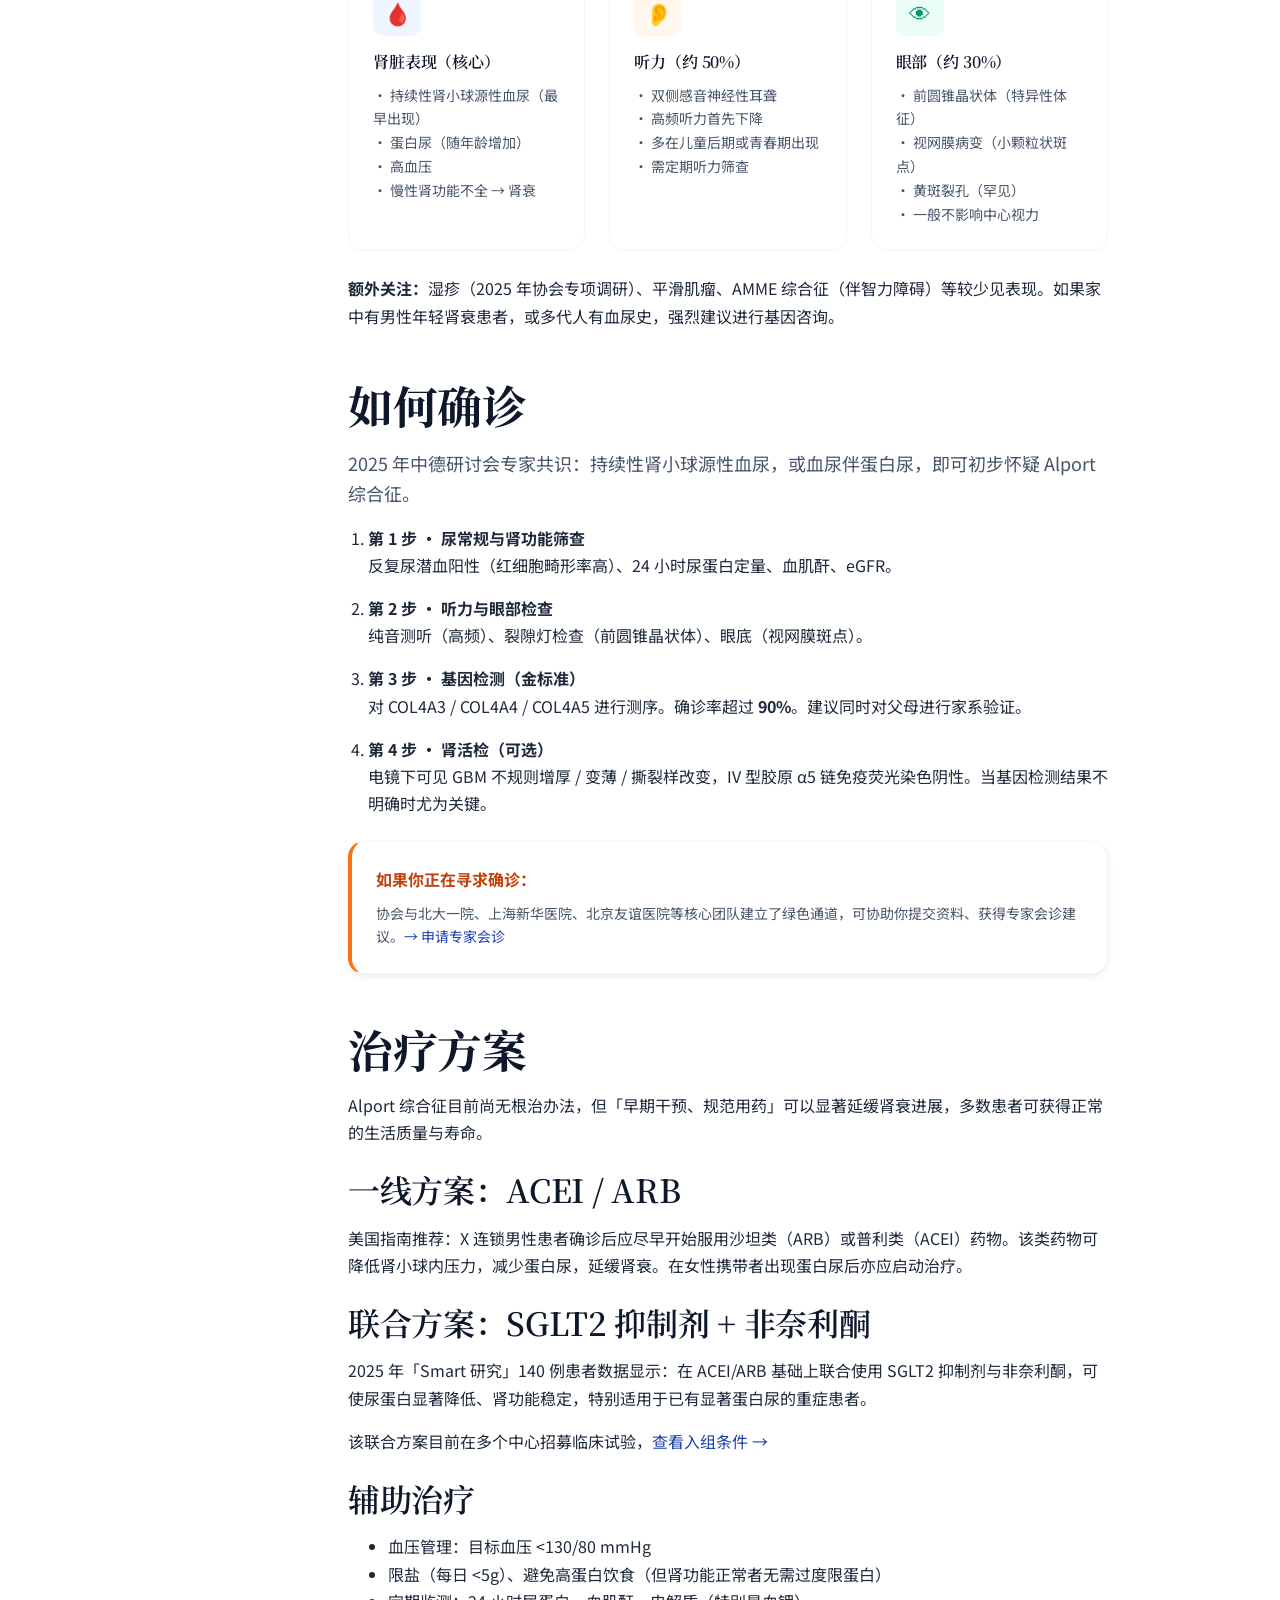
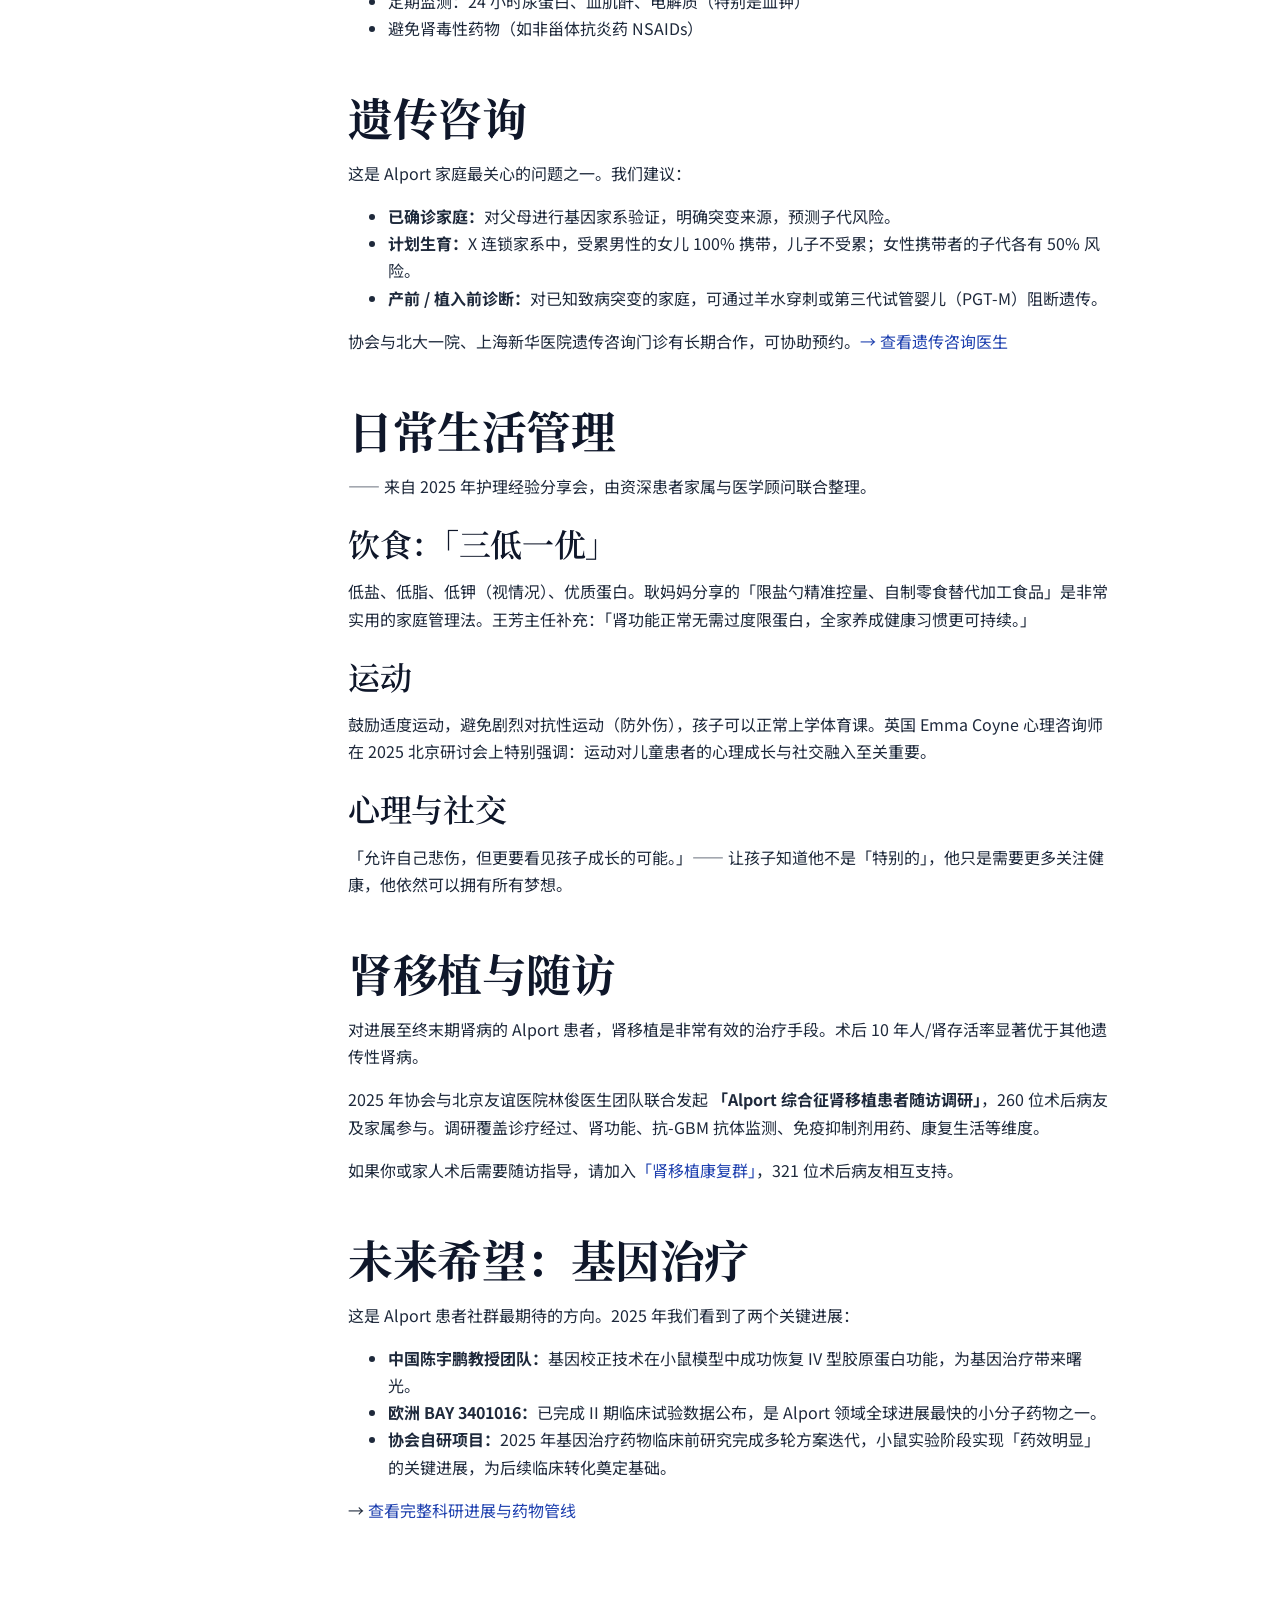
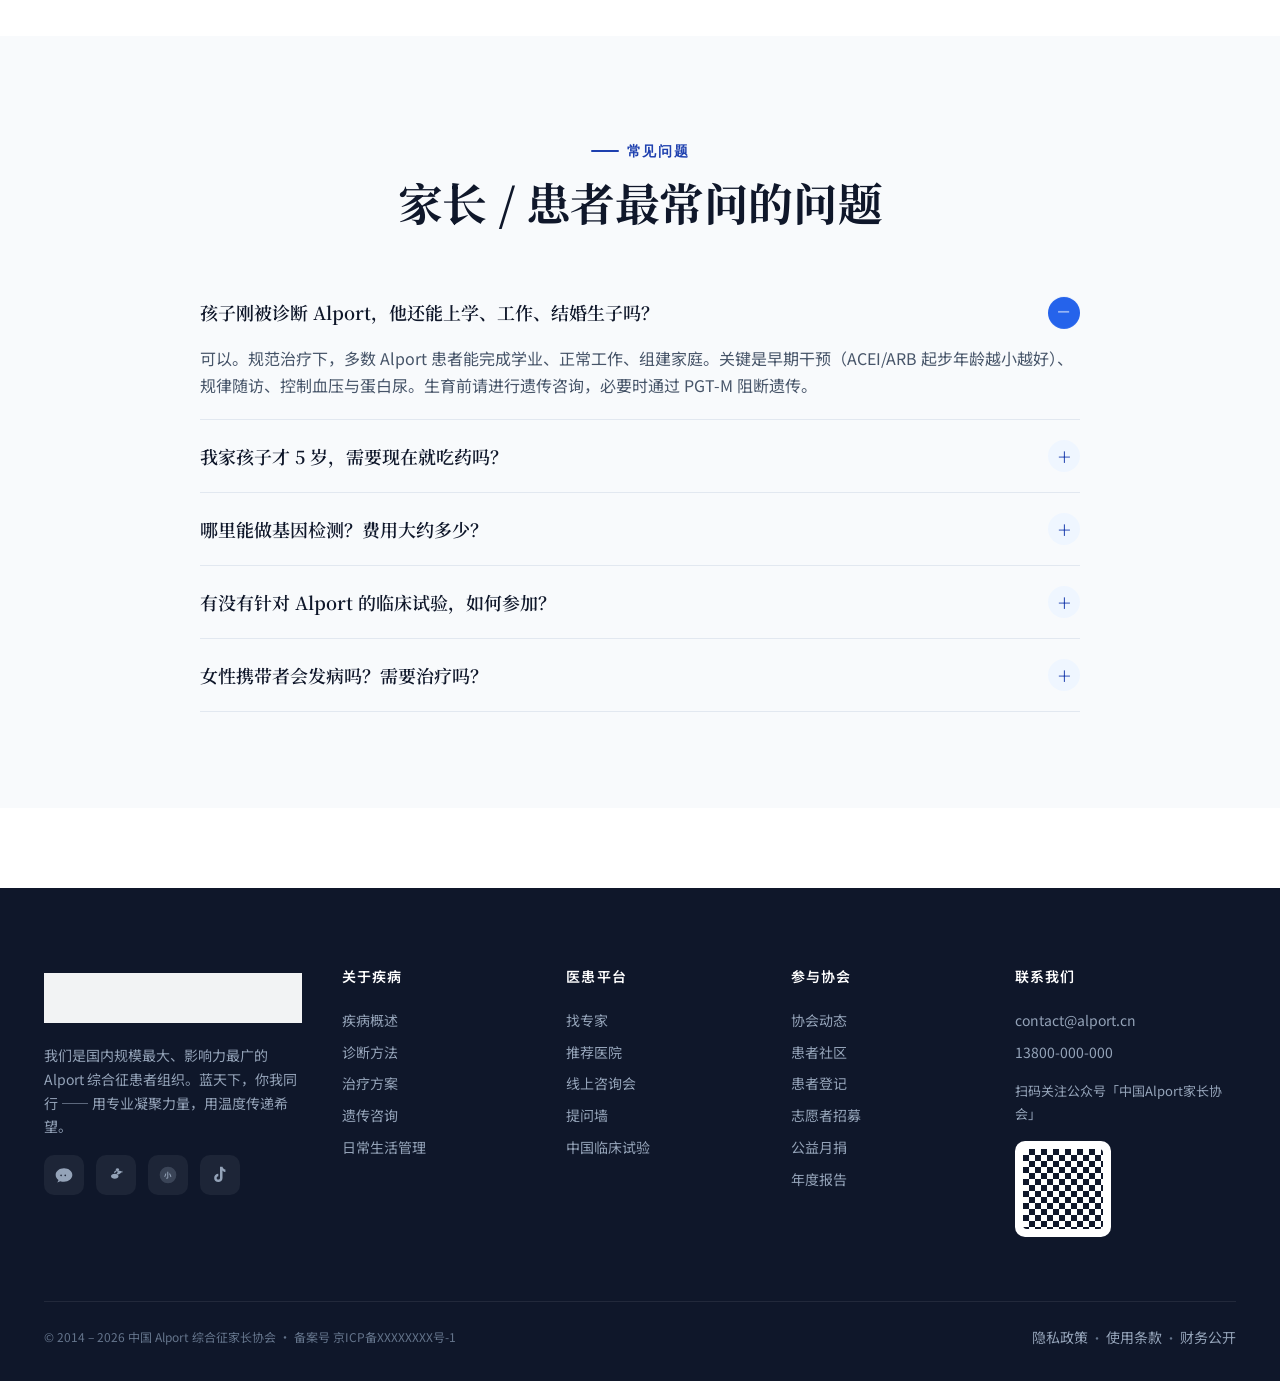
==== commit e0ceb992: "fix(nav): move 协会动态 before 患者社区 Co-authored-by: Cursor <cursoragent@cursor.com>" ====
--- a/about-alport.html
+++ b/about-alport.html
@@ -213,6 +213,6 @@
 </style>
 
 <div data-include="footer"></div>
-<script src="js/site.js?v=4"></script>
+<script src="js/site.js?v=5"></script>
 </body>
 </html>
